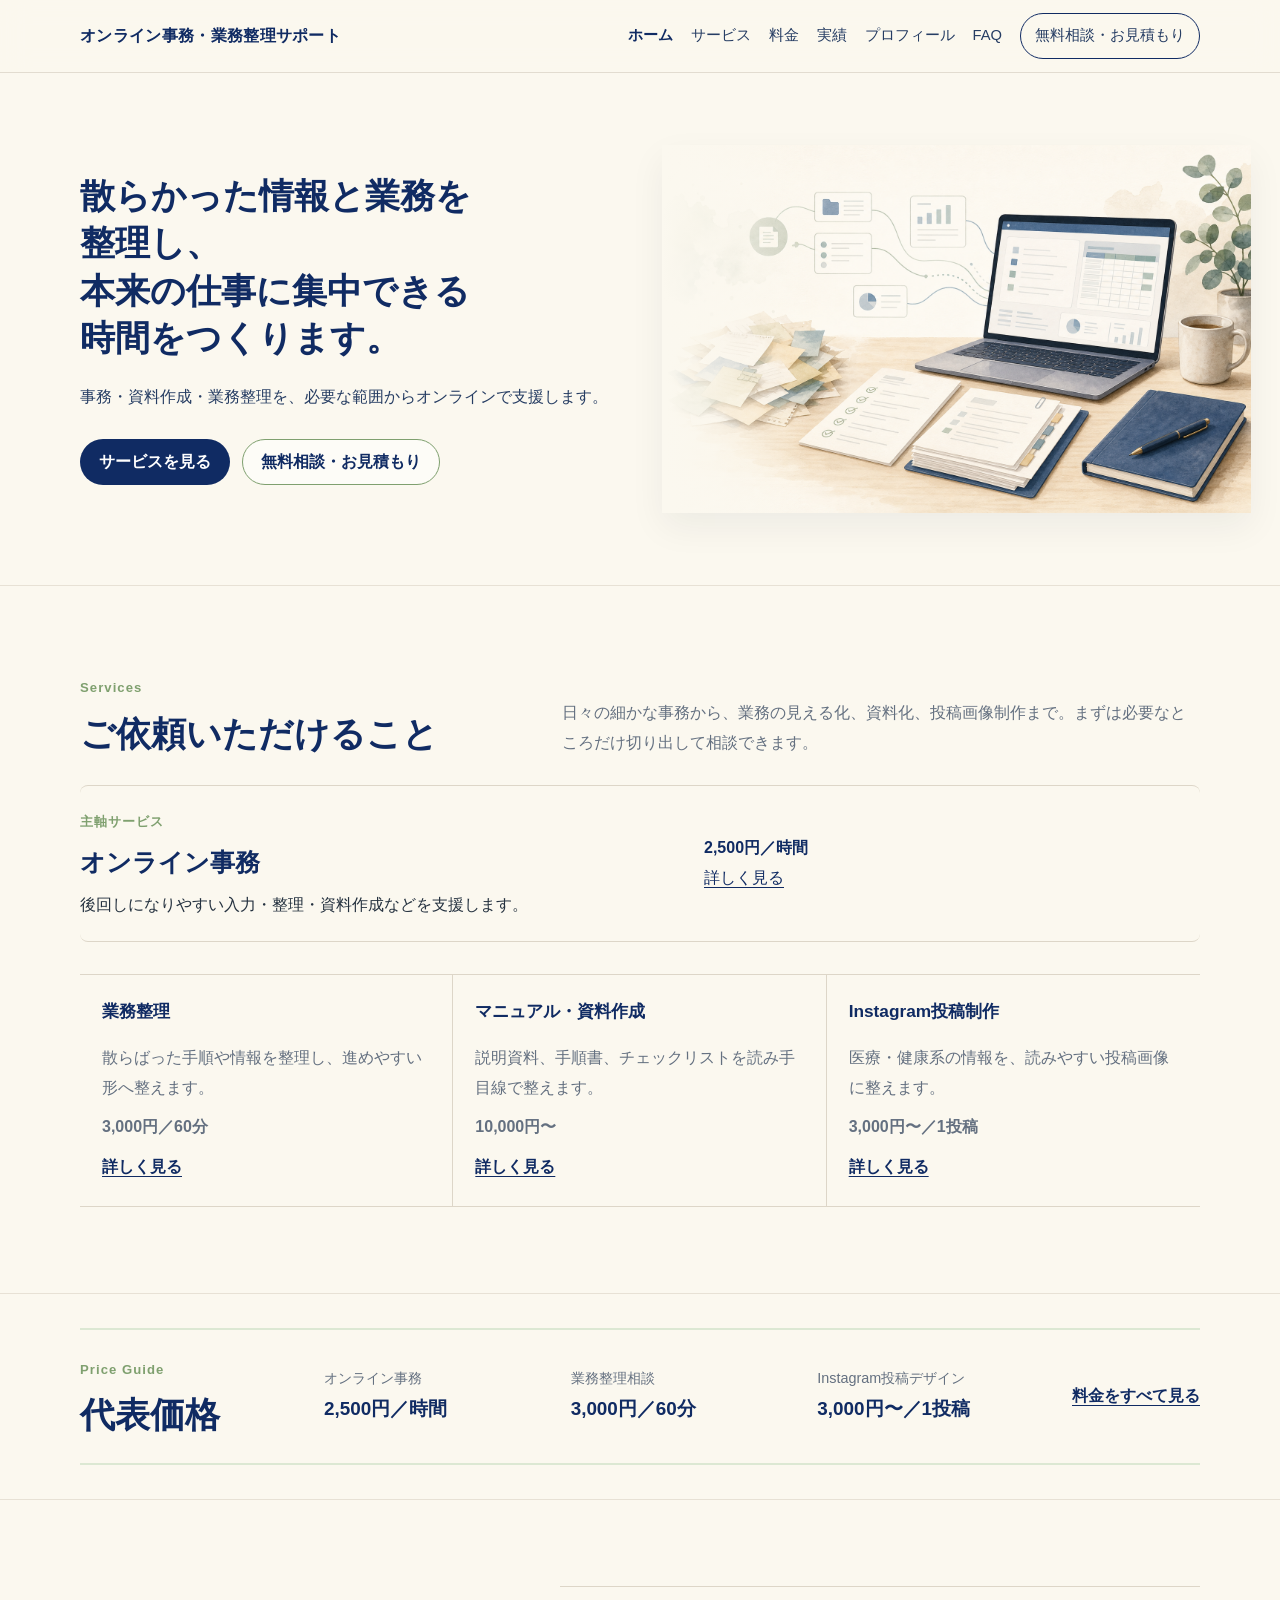
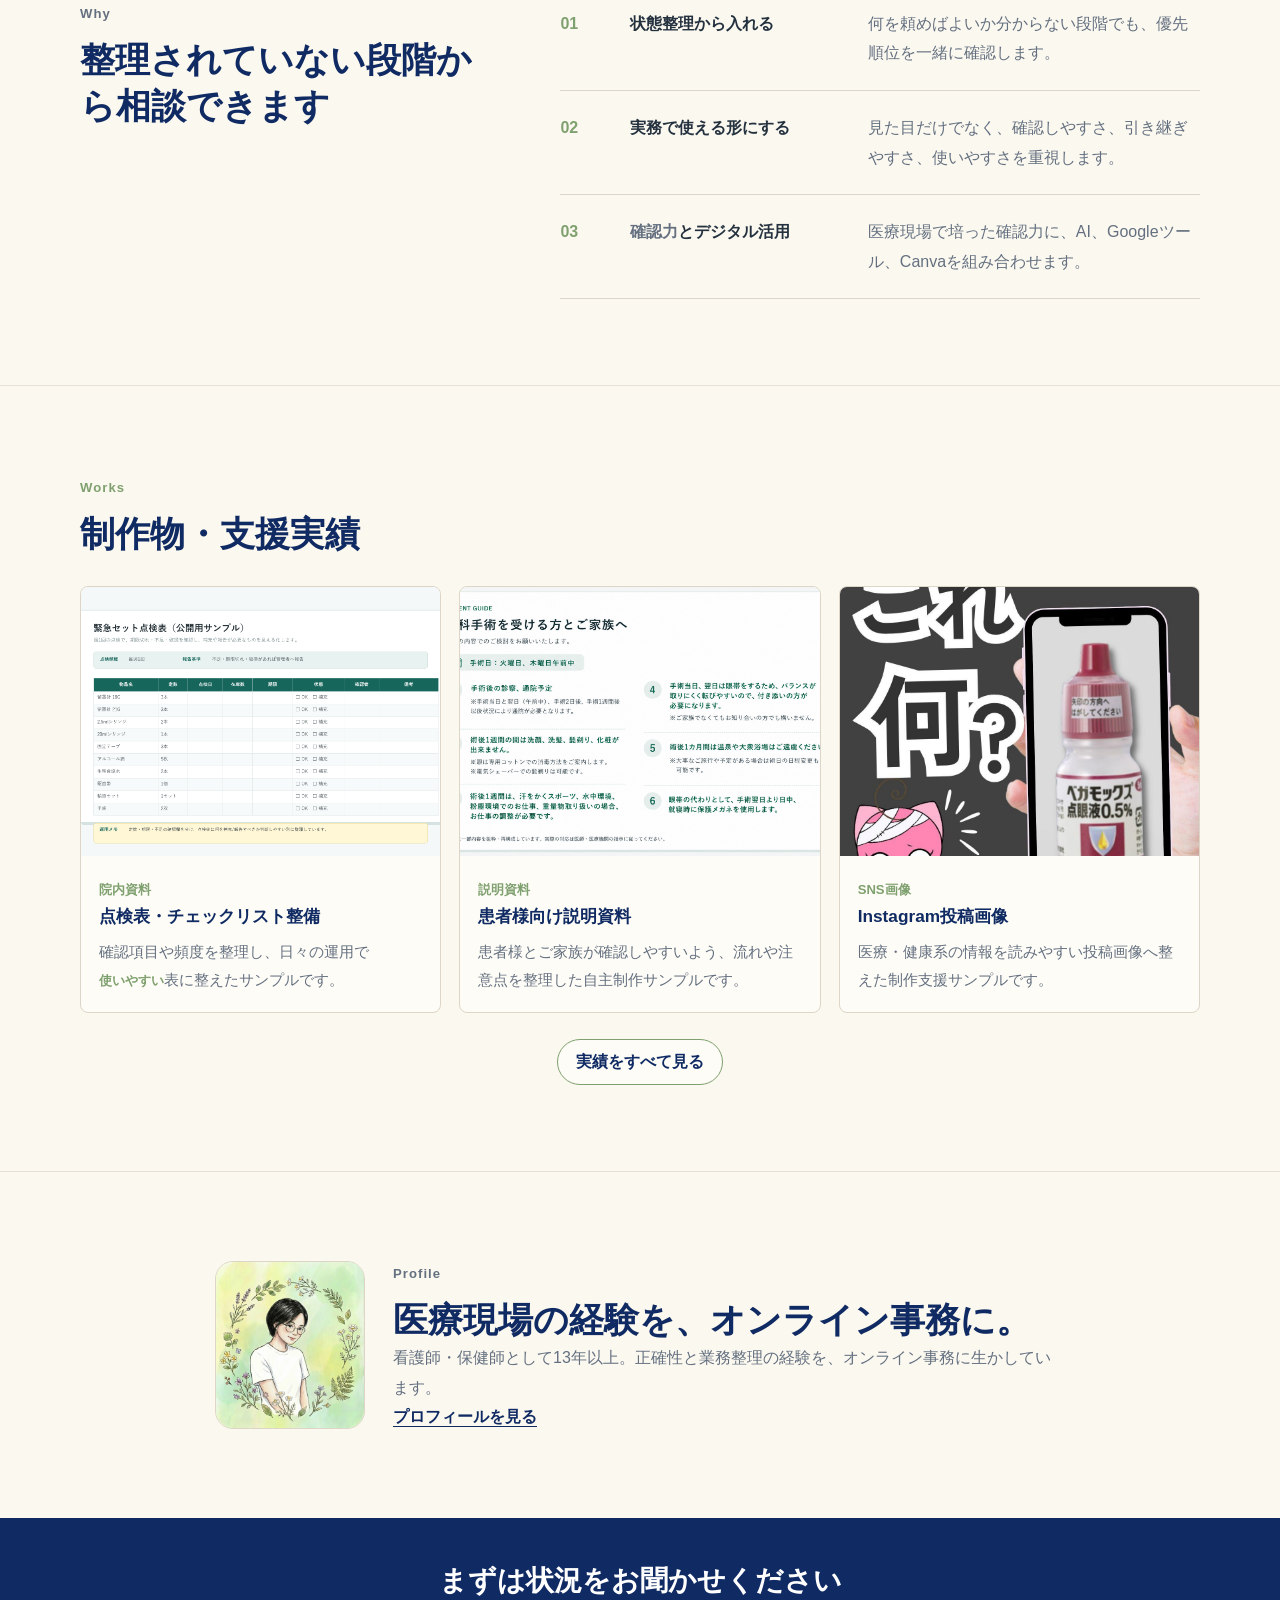
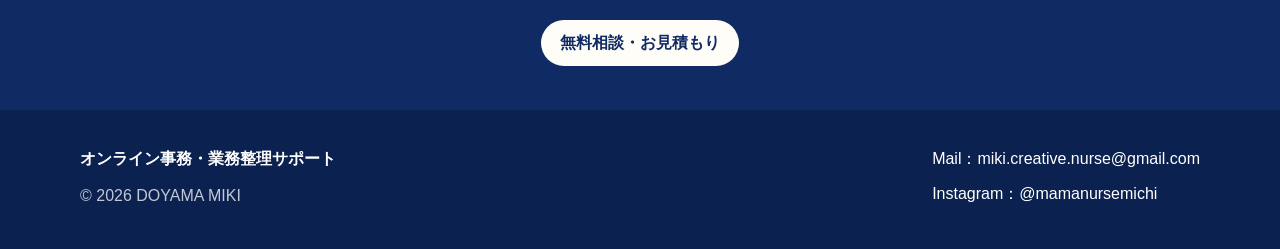
==== index.html @ d78ced52 "Fix final heading line breaks" ====
<!doctype html>
<html lang="ja">
<head>
  <meta charset="utf-8">
  <meta name="viewport" content="width=device-width, initial-scale=1">
  <title>オンライン事務・業務整理サポート｜個人事業主・小規模事業者向け</title>
  <meta name="description" content="オンライン事務、業務整理、マニュアル・資料作成、Instagram投稿制作をオンラインで支援。散らかった情報と業務を、実際に使いやすい形へ整えます。">
  <link rel="canonical" href="https://mikicreativenurse.github.io/">
  <link rel="stylesheet" href="assets/css/style.css">
</head>
<body data-page="home">
  <a class="skip-link" href="#main">本文へ移動</a>
  <header class="site-header">
    <div class="container header-inner">
      <a class="brand" href="index.html" aria-label="オンライン事務・業務整理サポート ホームへ">オンライン事務・<span>業務整理サポート</span></a>
      <button class="menu-toggle" type="button" aria-controls="site-nav" aria-expanded="false">メニュー</button>
      <nav class="site-nav" id="site-nav" aria-label="主要ナビゲーション">
        <a href="index.html" aria-current="page">ホーム</a>
        <a href="services.html">サービス</a>
        <a href="pricing.html">料金</a>
        <a href="works.html">実績</a>
        <a href="about.html">プロフィール</a>
        <a href="faq.html">FAQ</a>
        <a class="nav-cta form-link" href="#contact">無料相談・お見積もり</a>
      </nav>
    </div>
  </header>

  <main id="main">
    <section class="hero section-tight">
      <div class="container hero-layout">
        <div class="hero-copy">
          <h1><span>散らかった情報と業務を</span><span>整理し、</span><span>本来の仕事に集中できる</span><span>時間をつくります。</span></h1>
          <p>事務・資料作成・業務整理を、<span class="no-break">必要な範囲から</span>オンラインで支援します。</p>
          <div class="button-row">
            <a class="button primary" href="services.html">サービスを見る</a>
            <a class="button secondary form-link" href="#contact">無料相談・お見積もり</a>
          </div>
        </div>
        <figure class="hero-visual">
          <img src="assets/images/hero-workflow-ai.png" alt="未整理のメモや資料をオンラインで整理し、文書やチェックリストに整えるイメージ" width="1792" height="1024">
        </figure>
      </div>
    </section>

    <section class="section" aria-labelledby="services-title">
      <div class="container split-heading">
        <div>
          <p class="section-label">Services</p>
          <h2 id="services-title">ご依頼いただけること</h2>
        </div>
        <p>日々の細かな事務から、業務の見える化、資料化、投稿画像制作まで。まずは必要なところだけ切り出して相談できます。</p>
      </div>
      <div class="container service-overview">
        <article class="service-feature">
          <div>
            <span class="service-kicker">主軸サービス</span>
            <h3>オンライン事務</h3>
            <p>後回しになりやすい入力・整理・資料作成などを支援します。</p>
          </div>
          <div class="service-feature-action">
            <p class="price-line">2,500円／時間</p>
            <a href="services.html#admin">詳しく見る</a>
          </div>
        </article>
        <div class="service-list">
          <article>
            <h3>業務整理</h3>
            <p>散らばった手順や情報を整理し、進めやすい形へ整えます。</p>
            <p class="price-line">3,000円／60分</p>
            <a href="services.html#workflow">詳しく見る</a>
          </article>
          <article>
            <h3><span class="no-break">マニュアル・資料作成</span></h3>
            <p>説明資料、手順書、チェックリストを読み手目線で整えます。</p>
            <p class="price-line">10,000円〜</p>
            <a href="services.html#documents">詳しく見る</a>
          </article>
          <article>
            <h3>Instagram投稿制作</h3>
            <p>医療・健康系の情報を、読みやすい投稿画像に整えます。</p>
            <p class="price-line">3,000円〜／1投稿</p>
            <a href="services.html#instagram">詳しく見る</a>
          </article>
        </div>
      </div>
    </section>

    <section class="section compact-section" aria-labelledby="price-title">
      <div class="container price-strip">
        <div>
          <p class="section-label">Price Guide</p>
          <h2 id="price-title">代表価格</h2>
        </div>
        <dl>
          <div><dt>オンライン事務</dt><dd>2,500円／時間</dd></div>
          <div><dt>業務整理相談</dt><dd>3,000円／60分</dd></div>
          <div><dt>Instagram投稿デザイン</dt><dd>3,000円〜／1投稿</dd></div>
        </dl>
        <a class="text-link" href="pricing.html">料金をすべて見る</a>
      </div>
    </section>

    <section class="section" aria-labelledby="reason-title">
      <div class="container reason-layout">
        <div>
          <p class="section-label">Why</p>
          <h2 id="reason-title">整理されていない<span class="no-break">段階</span>から相談できます</h2>
        </div>
        <ol class="reason-list">
          <li><strong>状態整理から入れる</strong><span>何を頼めばよいか分からない<span class="no-break">段階</span>でも、優先順位を一緒に確認します。</span></li>
          <li><strong>実務で使える形にする</strong><span>見た目だけでなく、確認しやすさ、引き継ぎやすさ、<span class="no-break">使いやすさ</span>を重視します。</span></li>
          <li><strong><span class="no-break">確認力</span>とデジタル活用</strong><span>医療現場で培った<span class="no-break">確認力</span>に、AI、Googleツール、Canvaを組み合わせます。</span></li>
        </ol>
      </div>
    </section>

    <section class="section" aria-labelledby="works-title">
      <div class="container split-heading">
        <div>
          <p class="section-label">Works</p>
          <h2 id="works-title">制作物・支援実績</h2>
        </div>
      </div>
      <div class="container works-preview">
        <article class="work-card">
          <img src="assets/portfolio/real/04-clinic-checklist-clean.png" alt="点検表とチェックリスト整備のサンプル画像" loading="lazy">
          <div><span>院内資料</span><h3>点検表・チェックリスト整備</h3><p>確認項目や頻度を整理し、日々の運用で<span class="no-break">使いやすい</span>表に整えたサンプルです。</p></div>
        </article>
        <article class="work-card">
          <img src="assets/portfolio/real/01-surgery-guide-full.png" alt="患者様向け説明資料のサンプル画像" loading="lazy">
          <div><span>説明資料</span><h3>患者様向け説明資料</h3><p>患者様とご家族が確認しやすいよう、流れや注意点を整理した自主制作サンプルです。</p></div>
        </article>
        <article class="work-card">
          <img src="assets/portfolio/real/05-instagram-1.jpg" alt="医療機関向けInstagram投稿画像作成サポートのサンプル画像" loading="lazy">
          <div><span>SNS画像</span><h3>Instagram投稿画像</h3><p>医療・健康系の情報を読みやすい投稿画像へ整えた制作支援サンプルです。</p></div>
        </article>
      </div>
      <div class="container center-link"><a class="button secondary" href="works.html">実績をすべて見る</a></div>
    </section>

    <section class="section about-teaser" aria-labelledby="about-title">
      <div class="container about-mini">
        <img src="assets/images/profile-miki.jpeg" alt="プロフィールイラスト" loading="lazy">
        <div>
          <p class="section-label">Profile</p>
          <h2 id="about-title">医療現場の経験を、<span class="no-break">オンライン事務に。</span></h2>
          <p>看護師・保健師として13年以上。正確性と業務整理の経験を、オンライン事務に生かしています。</p>
          <a class="text-link" href="about.html">プロフィールを見る</a>
        </div>
      </div>
    </section>

    <section class="final-cta" id="contact" aria-labelledby="contact-title">
      <div class="container cta-panel">
        <div>
          <h2 id="contact-title">まずは状況をお聞かせください</h2>
        </div>
        <a class="button light form-link" href="#contact">無料相談・お見積もり</a>
      </div>
    </section>
  </main>

  <footer class="site-footer">
    <div class="container footer-grid">
      <div><strong>オンライン事務・業務整理サポート</strong><p>© 2026 DOYAMA MIKI</p></div>
      <div><a href="mailto:miki.creative.nurse@gmail.com">Mail：miki.creative.nurse@gmail.com</a><a href="https://www.instagram.com/mamanursemichi" target="_blank" rel="noopener">Instagram：@mamanursemichi</a></div>
    </div>
  </footer>
  <script src="assets/js/main.js"></script>
</body>
</html>
---- assets/css/style.css ----
:root {
  --ivory: #fbf8ef;
  --paper: #fffdf8;
  --navy: #102b63;
  --navy-soft: #263d63;
  --text: #24313f;
  --muted: #647080;
  --sage: #7fa06f;
  --sage-soft: #dce8d3;
  --line: #ddd6c8;
  --shadow: 0 18px 45px rgba(21, 35, 52, .10);
  --radius: 8px;
  --serif: "Yu Mincho", "Hiragino Mincho ProN", "Noto Serif JP", serif;
  --sans: "Yu Gothic", "Yu Gothic UI", "Hiragino Kaku Gothic ProN", Meiryo, sans-serif;
}
* { box-sizing: border-box; }
html { scroll-behavior: smooth; }
body {
  margin: 0;
  font-family: var(--sans);
  color: var(--text);
  background: var(--ivory);
  font-size: 16px;
  line-height: 1.85;
  overflow-x: hidden;
}
a { color: var(--navy); text-decoration-thickness: 1px; text-underline-offset: 4px; }
a:hover { color: #315a91; }
img { max-width: 100%; display: block; height: auto; }
ul, ol { margin: 0; padding-left: 1.25em; }
li + li { margin-top: .35rem; }
h1, h2 { font-family: var(--serif); color: var(--navy); line-height: 1.35; margin: 0; font-weight: 700; letter-spacing: 0; line-break: strict; overflow-wrap: anywhere; }
h1 { font-size: clamp(2rem, 3vw, 2.7rem); letter-spacing: 0; }
h1 span { display: inline-block; }
.hero-copy h1 { font-size: clamp(1.92rem, 2.75vw, 2.55rem); }
.hero-copy h1 > span { display: block; }
.hero-line-a span { display: inline; }
.no-break { white-space: nowrap; }
h2 { font-size: clamp(1.65rem, 2.7vw, 2.75rem); }
.manual-heading span { display: block; }
h3 { margin: 0 0 .55rem; color: var(--navy); font-size: 1.08rem; line-height: 1.45; }
p { margin: 0; }
p + p { margin-top: 1rem; }
button, input, textarea { font: inherit; }
.container { width: min(1120px, calc(100% - 48px)); margin: 0 auto; }
.narrow { width: min(820px, calc(100% - 48px)); }
.section { padding: clamp(52px, 7vw, 86px) 0; border-top: 1px solid rgba(221,214,200,.65); }
.section-tight { padding: clamp(42px, 6vw, 72px) 0 clamp(44px, 6vw, 72px); }
.compact-section { padding: 34px 0; }
.section-label, .lead-label, .service-kicker {
  display: inline-block;
  color: var(--sage);
  font-weight: 700;
  letter-spacing: .08em;
  font-size: .82rem;
  margin-bottom: .65rem;
}
.skip-link { position: absolute; left: 16px; top: -80px; background: var(--navy); color: #fff; padding: 10px 14px; z-index: 100; }
.skip-link:focus { top: 16px; }
.site-header {
  position: sticky;
  top: 0;
  z-index: 50;
  background: rgba(251,248,239,.94);
  backdrop-filter: blur(14px);
  border-bottom: 1px solid rgba(221,214,200,.8);
}
.header-inner { min-height: 72px; display: flex; align-items: center; justify-content: space-between; gap: 20px; }
.brand { font-weight: 700; color: var(--navy); text-decoration: none; font-size: 1rem; letter-spacing: .02em; white-space: nowrap; }
.site-nav { display: flex; align-items: center; gap: 18px; font-size: .92rem; }
.site-nav a { text-decoration: none; color: var(--navy-soft); }
.site-nav a[aria-current="page"] { color: var(--navy); font-weight: 700; }
.nav-cta { border: 1px solid var(--navy); padding: 8px 14px; border-radius: 999px; }
.menu-toggle { display: none; border: 1px solid var(--line); background: var(--paper); color: var(--navy); border-radius: 999px; padding: 8px 14px; min-height: 44px; }
.button { display: inline-flex; align-items: center; justify-content: center; min-height: 46px; padding: 10px 18px; border-radius: 999px; font-weight: 700; text-decoration: none; border: 1px solid transparent; line-height: 1.4; }
.button.primary { background: var(--navy); color: #fff; }
.button.secondary { border-color: var(--sage); background: rgba(255,255,255,.45); color: var(--navy); }
.button.light { background: var(--paper); color: var(--navy); }
.button-row { display: flex; gap: 12px; flex-wrap: wrap; margin-top: 28px; }
.text-link { font-weight: 700; }
.hero-layout { display: grid; grid-template-columns: minmax(0, 1fr) minmax(420px, .98fr); align-items: center; gap: clamp(18px, 3vw, 34px); }
.hero-copy p:not(.lead-label) { color: var(--navy-soft); font-size: 1.03rem; margin-top: 18px; max-width: 650px; }
.hero-visual { margin: 0 -2.5vw 0 0; position: relative; }
.hero-visual::before { content: ""; position: absolute; inset: 0 auto 0 0; width: 28%; background: linear-gradient(90deg, var(--ivory) 0%, rgba(251,248,239,.74) 38%, rgba(251,248,239,0) 100%); z-index: 1; pointer-events: none; }
.hero-visual img { border-radius: 0; box-shadow: 0 14px 34px rgba(21,35,52,.06); border: 0; aspect-ratio: 16 / 10; object-fit: cover; width: min(680px, 46vw); max-width: none; }
.split-heading { display: grid; grid-template-columns: minmax(220px, .7fr) minmax(0, 1fr); gap: 36px; align-items: end; margin-bottom: 28px; }
.split-heading > p { color: var(--muted); max-width: 680px; }
.service-overview { display: grid; gap: 32px; align-items: stretch; }
.service-feature, .service-list article, .work-card, .price-table-wrap, .work-entry, .faq-item {
  background: rgba(255,253,248,.82);
  border: 1px solid var(--line);
  border-radius: var(--radius);
}
.service-feature { padding: 20px 0 22px; min-height: 0; display: grid; grid-template-columns: minmax(0, 600px) minmax(140px, max-content); gap: 24px; align-items: center; justify-content: start; border-left: 0; border-right: 0; background: transparent; }
.service-feature h3 { font-size: 1.55rem; font-family: var(--serif); }
.service-feature-action { text-align: left; min-width: 140px; }
.service-list { display: grid; grid-template-columns: repeat(3, minmax(0, 1fr)); gap: 0; border-top: 1px solid var(--line); border-bottom: 1px solid var(--line); }
.service-list article { padding: 24px 22px; display: grid; grid-template-rows: auto 1fr auto auto; gap: 10px; align-items: start; border: 0; border-right: 1px solid var(--line); background: transparent; border-radius: 0; min-height: 100%; }
.service-list article:last-child { border-right: 0; }
.service-list article p { margin: 0; color: var(--muted); grid-column: 1 / -1; }
.service-list article a { grid-column: 1 / -1; font-weight: 700; }
.price-line { color: var(--navy); font-weight: 700; }
.price-strip { display: grid; grid-template-columns: 220px 1fr auto; gap: 24px; align-items: center; border-top: 2px solid var(--sage-soft); border-bottom: 2px solid var(--sage-soft); padding: 24px 0; }
.price-strip dl { margin: 0; display: grid; grid-template-columns: repeat(3, 1fr); gap: 16px; }
.price-strip dt { color: var(--muted); font-size: .9rem; }
.price-strip dd { margin: 0; color: var(--navy); font-size: 1.18rem; font-weight: 700; }
.reason-layout { display: grid; grid-template-columns: minmax(260px, .8fr) minmax(0, 1.2fr); gap: 54px; align-items: start; }
.reason-layout p { color: var(--muted); margin-top: 16px; }
.reason-list { list-style: none; counter-reset: reason; padding: 0; border-top: 1px solid var(--line); }
.reason-list li { counter-increment: reason; display: grid; grid-template-columns: 54px minmax(0, .8fr) minmax(0, 1.2fr); gap: 16px; padding: 22px 0; border-bottom: 1px solid var(--line); margin: 0; }
.reason-list li::before { content: "0" counter(reason); color: var(--sage); font-weight: 700; }
.reason-list strong { line-break: strict; }
.reason-list span { color: var(--muted); }
.works-preview { display: grid; grid-template-columns: repeat(3, 1fr); gap: 18px; }
.work-card { overflow: hidden; }
.work-card img { width: 100%; aspect-ratio: 4 / 3; object-fit: cover; background: #fff; }
.work-card div { padding: 18px; }
.work-card span { color: var(--sage); font-size: .82rem; font-weight: 700; }
.work-card p { color: var(--muted); font-size: .95rem; }
.center-link { text-align: center; margin-top: 26px; }
.about-mini { display: grid; grid-template-columns: 150px minmax(0, 1fr); gap: 28px; align-items: center; max-width: 850px; }
.about-mini img { border-radius: 18px; aspect-ratio: 1 / 1.12; object-fit: cover; object-position: center 34%; border: 1px solid var(--line); }
.about-mini p { color: var(--muted); }
.final-cta { padding: 44px 0; background: var(--navy); color: #fff; }
.cta-panel { display: grid; grid-template-columns: 1fr; gap: 20px; align-items: center; justify-items: center; text-align: center; }
.final-cta h2 { color: #fff; font-size: clamp(1.5rem, 2.2vw, 1.75rem); }
.final-cta p { margin-top: 12px; color: rgba(255,255,255,.82); }
.site-footer { padding: 34px 0; background: #0b214f; color: #fff; }
.footer-grid { display: grid; grid-template-columns: 1fr auto; gap: 24px; align-items: start; }
.site-footer p { color: rgba(255,255,255,.75); margin-top: 8px; }
.site-footer a { display: block; color: #fff; text-decoration: none; margin-bottom: 6px; }
.page-hero { padding: clamp(64px, 6vw, 80px) 0 clamp(30px, 4vw, 52px); }
.page-hero p { color: var(--navy-soft); margin-top: 16px; }
.detail-row { display: grid; grid-template-columns: minmax(250px, .72fr) minmax(0, 1.28fr); gap: 48px; align-items: start; }
.detail-body { border-top: 1px solid var(--line); padding-top: 8px; }
.detail-body h3 { margin-top: 32px; padding-top: 16px; border-top: 1px solid var(--line); }
.detail-body h3:first-child { margin-top: 0; padding-top: 0; border-top: 0; }
.inline-actions { display: flex; flex-wrap: wrap; gap: 14px; align-items: center; margin-top: 22px; }
.pricing-layout { display: grid; grid-template-columns: minmax(250px, .7fr) minmax(0, 1.3fr); gap: 38px; align-items: start; }
.price-table-wrap { overflow: hidden; }
.price-table { width: 100%; border-collapse: collapse; }
.price-table th, .price-table td { text-align: left; padding: 16px 18px; border-bottom: 1px solid var(--line); vertical-align: top; }
.price-table th { color: var(--navy); font-weight: 700; width: 48%; }
.price-table td { color: var(--text); font-weight: 700; }
.price-table tr:last-child th, .price-table tr:last-child td { border-bottom: 0; }
.note-block { margin-top: 22px; border-left: 3px solid var(--sage); padding: 2px 0 2px 18px; color: var(--muted); font-size: .95rem; }
.note-block h3 { margin: 0 0 .3rem; font-size: 1rem; }
.note-block h3 + p { margin-top: 0; }
.note-block h3:not(:first-child) { margin-top: 20px; }
.example-list { margin-top: 26px; }
.monitor-note { margin-top: 22px; border-left: 3px solid var(--sage); padding: 2px 0 2px 18px; color: var(--muted); font-size: .94rem; }
.monitor-note h3 { margin: 0 0 .3rem; font-size: 1rem; }
.monitor-note h3:not(:first-child) { margin-top: 1rem; }
.pack-note { margin-top: 24px; border-left: 3px solid var(--sage); padding: 2px 0 2px 18px; color: var(--muted); font-size: .94rem; }
.pack-note h3 { margin: 0 0 .3rem; font-size: 1rem; }
.price-notice-section { padding: 32px 0; }
.price-notice { border-left: 3px solid var(--sage); padding-left: 18px; color: var(--navy-soft); }
.example-list > div { display: grid; grid-template-columns: repeat(3, 1fr); gap: 18px; margin-top: 12px; }
.example-list article { border-top: 2px solid var(--sage-soft); padding-top: 14px; }
.works-grid { display: grid; grid-template-columns: repeat(2, minmax(0, 1fr)); gap: 24px; align-items: start; }
.work-entry { overflow: hidden; display: grid; grid-template-rows: auto 1fr; }
.work-entry.wide { grid-column: 1 / -1; grid-template-columns: minmax(320px, .9fr) minmax(0, 1.1fr); grid-template-rows: auto; }
.work-entry > img { width: 100%; max-height: 560px; object-fit: contain; background: #fff; padding: 10px; border-bottom: 1px solid var(--line); }
.work-entry.wide > img { border-bottom: 0; border-right: 1px solid var(--line); }
.work-entry.instagram-entry > .insta-strip { border-bottom: 1px solid var(--line); }
.work-entry > div:not(.insta-strip) { padding: 24px; }
.work-entry p { color: var(--muted); }
.work-entry .work-type { display: inline-block; margin: 4px 0 14px; padding: 3px 9px; border-left: 2px solid var(--sage); color: var(--sage); font-size: .82rem; font-weight: 700; }
.work-entry a { display: inline-block; margin-top: 18px; font-weight: 700; }
.insta-strip { display: flex; gap: 0; padding: 18px; background: var(--paper); align-items: center; justify-content: center; }
.insta-strip img { width: 34%; aspect-ratio: 1 / 1; object-fit: cover; border: 1px solid var(--line); box-shadow: var(--shadow); }
.insta-strip img:nth-child(2) { transform: translateY(-10px); margin-left: -18px; z-index: 2; }
.insta-strip img:nth-child(3) { transform: translateY(12px); margin-left: -18px; }
.about-layout { display: grid; grid-template-columns: minmax(0, 65%) minmax(220px, 35%); gap: 26px; align-items: start; }
.about-layout img { border-radius: 22px; border: 1px solid var(--line); box-shadow: var(--shadow); aspect-ratio: 1 / 1.12; object-fit: cover; object-position: center 34%; }
.profile-role { font-weight: 700; color: var(--navy); }
.text-columns, .tool-layout { display: grid; grid-template-columns: minmax(240px, .7fr) minmax(0, 1.3fr); gap: 42px; align-items: start; }
.text-columns p { color: var(--muted); }
.tool-inline { padding-top: 16px; border-top: 1px solid var(--line); font-size: .95rem; }
.tool-list { list-style: none; padding: 0; display: grid; grid-template-columns: repeat(3, 1fr); gap: 12px; }
.tool-list li { margin: 0; padding: 13px 14px; border-top: 1px solid var(--line); color: var(--navy); font-weight: 700; }
.faq-list { max-width: 880px; }
.faq-item { margin-bottom: 12px; overflow: hidden; }
.faq-item h2 { font-family: var(--sans); font-size: 1rem; }
.faq-item button { width: 100%; min-height: 58px; text-align: left; border: 0; background: transparent; color: var(--navy); font-weight: 700; padding: 16px 54px 16px 18px; position: relative; cursor: pointer; }
.faq-item button::after { content: "+"; position: absolute; right: 20px; top: 50%; transform: translateY(-50%); color: var(--sage); font-size: 1.4rem; }
.faq-item button[aria-expanded="true"]::after { content: "−"; }
.faq-panel { display: none; padding: 0 18px 18px; color: var(--muted); }
.faq-item.is-open .faq-panel { display: block; }
:focus-visible { outline: 3px solid rgba(127,160,111,.65); outline-offset: 3px; }
@media (max-width: 980px) {
  .site-nav { position: fixed; inset: 72px 16px auto 16px; display: none; flex-direction: column; align-items: stretch; gap: 0; background: var(--paper); border: 1px solid var(--line); border-radius: 16px; box-shadow: var(--shadow); padding: 12px; }
  .site-nav.is-open { display: flex; }
  .site-nav a { padding: 12px; border-bottom: 1px solid rgba(221,214,200,.65); }
  .site-nav a:last-child { border-bottom: 0; }
  .nav-cta { border-radius: 8px; text-align: center; margin-top: 8px; }
  .menu-toggle { display: inline-flex; align-items: center; justify-content: center; }
  .hero-layout, .service-overview, .reason-layout, .detail-row, .pricing-layout, .text-columns, .tool-layout { grid-template-columns: 1fr; }
  .hero-layout { gap: 28px; }
  .hero-visual { margin-right: 0; }
  .hero-visual::before { display: none; }
  .hero-visual img { width: 100%; max-width: 100%; }
  .split-heading, .price-strip, .cta-panel, .footer-grid, .about-layout { grid-template-columns: 1fr; }
  .service-feature { grid-template-columns: 1fr; gap: 12px; }
  .service-list { grid-template-columns: repeat(2, minmax(0, 1fr)); }
  .price-strip dl, .works-preview, .example-list > div { grid-template-columns: 1fr; }
  .service-list article { border-bottom: 1px solid var(--line); }
  .service-list article:nth-child(2) { border-right: 0; }
  .service-list article:nth-child(3) { grid-column: 1 / -1; border-right: 0; }
  .service-list article:last-child { border-bottom: 0; }
  .work-entry.wide { grid-template-columns: 1fr; }
  .work-entry.wide > img, .work-entry.instagram-entry > .insta-strip { border-right: 0; border-bottom: 1px solid var(--line); }
  .tool-list { grid-template-columns: repeat(2, 1fr); }
}
@media (max-width: 1280px) {
  .hero-visual { margin-right: 0; }
}
@media (max-width: 640px) {
  body { font-size: 16px; line-height: 1.78; }
  .container, .narrow { width: min(100% - 34px, 1120px); }
  .header-inner { min-height: 64px; }
  .brand { font-size: .92rem; max-width: 220px; white-space: normal; line-height: 1.35; }
  .brand span { display: block; }
  .site-nav { inset: 64px 12px auto 12px; }
  .page-hero { padding: 44px 0 34px; }
  .section { padding: 46px 0; }
  .section-tight { padding-top: 28px; }
  h1 { font-size: clamp(1.48rem, 6.3vw, 1.85rem); }
  h1 span { display: block; }
  .hero-line-a span { display: block; }
  .hero-copy h1 span:last-child { display: inline-block; white-space: nowrap; }
  h2 { font-size: clamp(1.45rem, 7vw, 2rem); }
  .hero-copy p:not(.lead-label) { font-size: 1rem; }
  .hero-visual img { aspect-ratio: 16 / 10; max-height: 260px; }
  .button-row, .inline-actions { flex-direction: column; align-items: stretch; }
  .button { width: 100%; }
  .service-list article { grid-template-columns: 1fr; padding: 22px 0; }
  .service-list { grid-template-columns: 1fr; }
  .service-list article, .service-list article:nth-child(3) { grid-column: auto; border-right: 0; }
  .service-feature { grid-template-columns: 1fr; gap: 12px; }
  .service-feature-action { text-align: left; min-width: 0; }
  .service-feature, .work-entry > div:not(.insta-strip) { padding: 18px; }
  .note-block { padding: 2px 0 2px 16px; }
  .reason-list li { grid-template-columns: 42px 1fr; }
  .reason-list span { grid-column: 2; }
  .about-mini { grid-template-columns: 1fr; }
  .about-mini img { width: 150px; }
  .work-card img { aspect-ratio: 16 / 10; object-fit: contain; background: #fff; max-height: 190px; padding: 8px; }
  .works-grid { grid-template-columns: 1fr; }
  .work-entry > img { max-height: none; }
  .insta-strip { min-height: 260px; }
  .insta-strip { overflow: hidden; }
  .insta-strip img { width: 38%; }
  .tool-list { grid-template-columns: 1fr; }
  .price-table, .price-table tbody, .price-table tr, .price-table th, .price-table td { display: block; width: 100%; }
  .price-table th { padding-bottom: 4px; border-bottom: 0; }
  .price-table td { padding-top: 0; }
  .about-layout img { width: 220px; }
  .final-cta { padding: 36px 0; }
  .final-cta h2 { font-size: 1.5rem; }
}
@media (min-width: 981px) and (max-width: 1180px) {
  .service-list { grid-template-columns: repeat(2, minmax(0, 1fr)); }
  .service-list article:nth-child(2) { border-right: 0; }
  .service-list article:nth-child(3) { border-top: 1px solid var(--line); }
}
body[data-page="pricing"] .example-list { margin-top: 52px; }
body[data-page="about"] .container { width: min(980px, calc(100% - 48px)); }
body[data-page="about"] .page-hero { padding: 56px 0 36px; }
body[data-page="about"] .section { padding: 64px 0; }
body[data-page="about"] .about-layout { align-items: center; gap: 22px; }
body[data-page="about"] .about-layout img { width: min(320px, 100%); justify-self: end; }
body[data-page="about"] h1 { font-size: 2rem; }
body[data-page="about"] h2 { font-size: clamp(1.6rem, 2.5vw, 1.75rem); }
@media (max-width: 980px) {
  body[data-page="about"] .about-layout img { justify-self: start; }
}
@media (max-width: 640px) {
  body[data-page="about"] .container { width: min(100% - 34px, 980px); }
  body[data-page="about"] .page-hero { padding: 44px 0 32px; }
  body[data-page="about"] .section { padding: 48px 0; }
}
@media (prefers-reduced-motion: reduce) {
  *, *::before, *::after { animation-duration: .001ms !important; animation-iteration-count: 1 !important; scroll-behavior: auto !important; transition-duration: .001ms !important; }
}
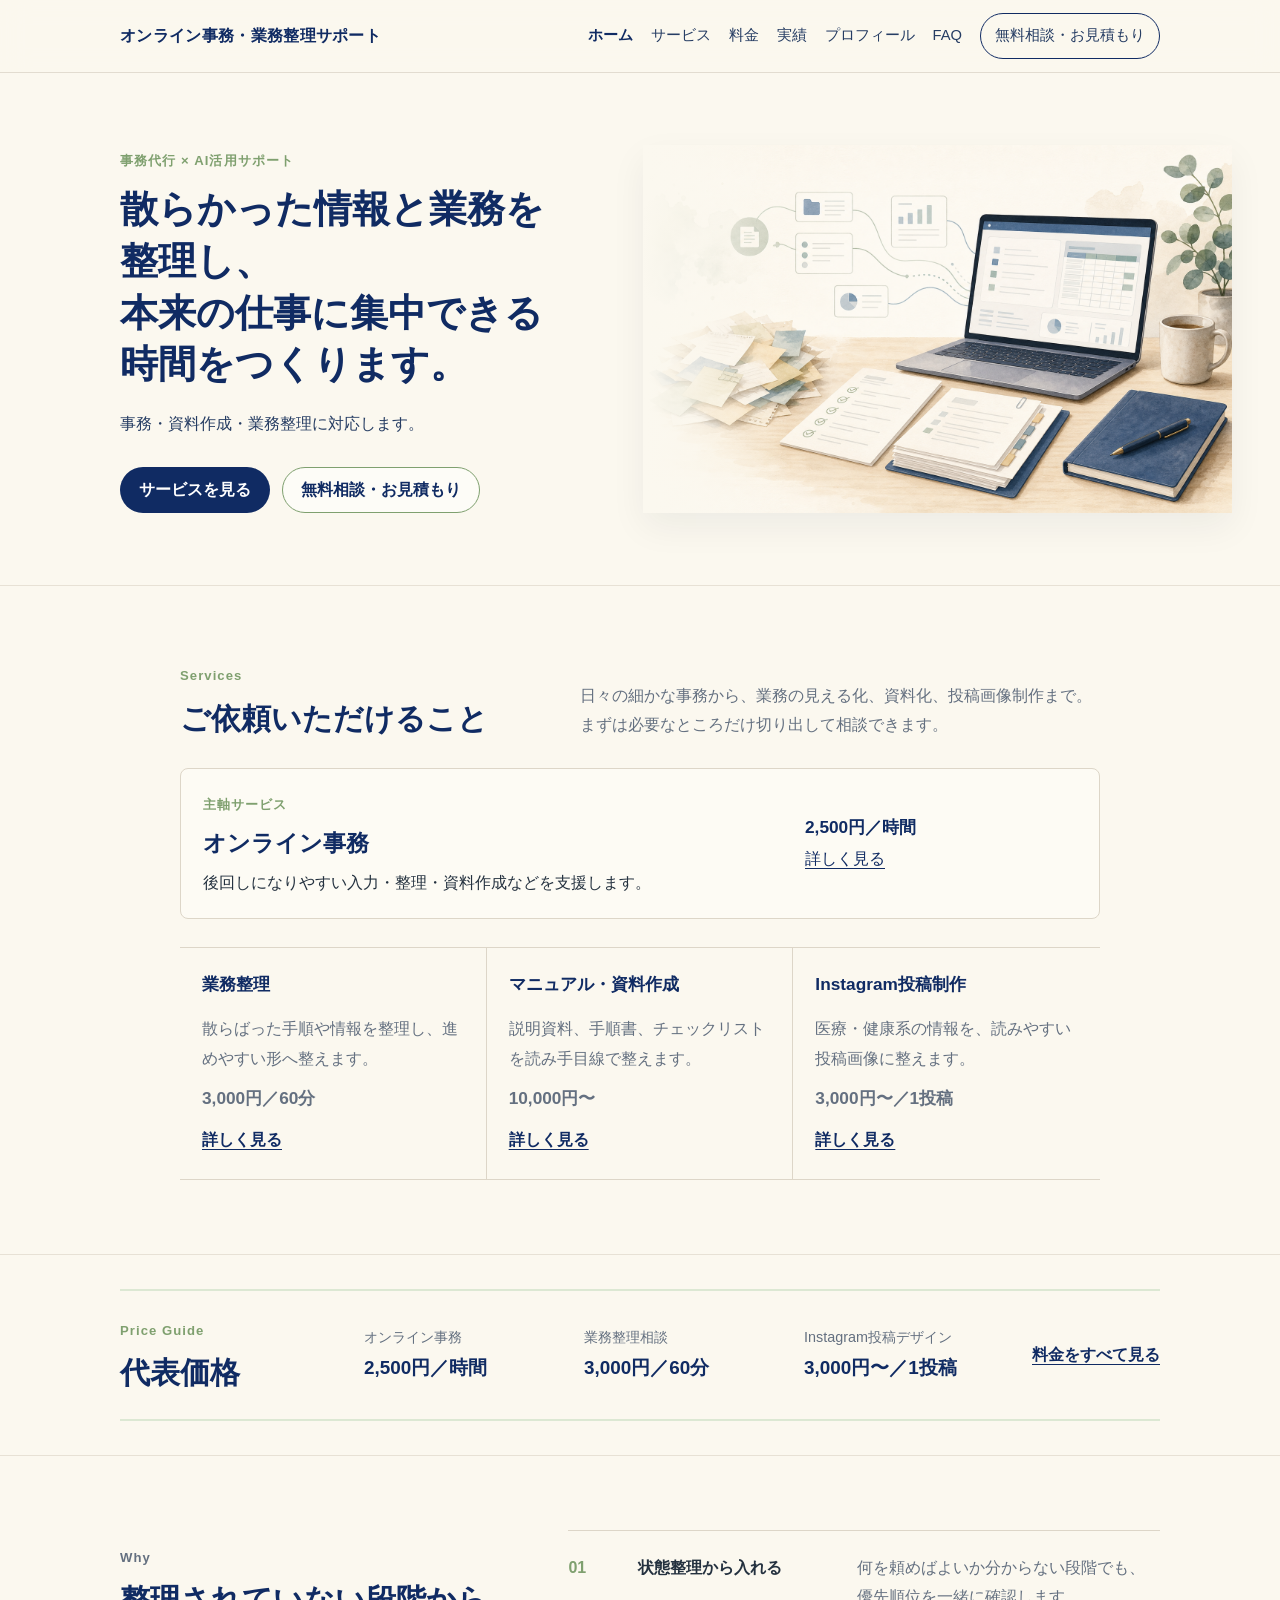
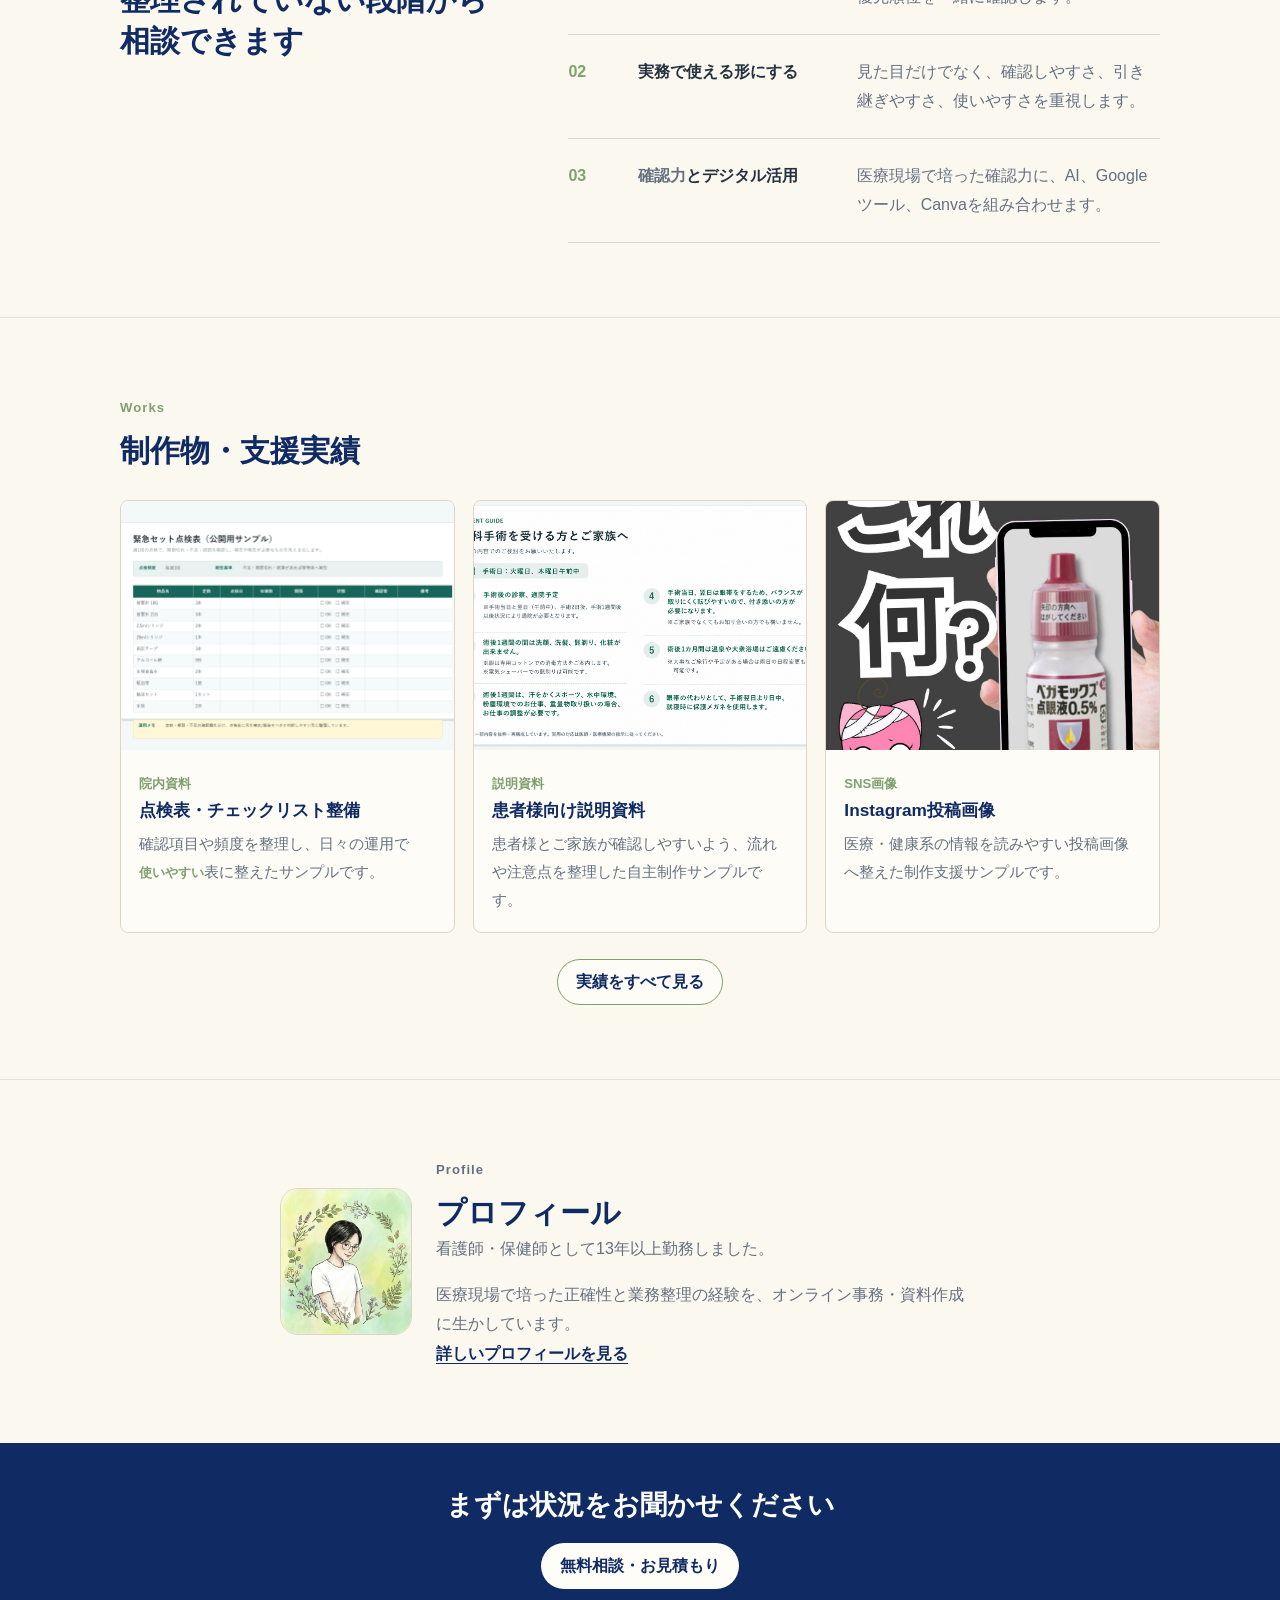
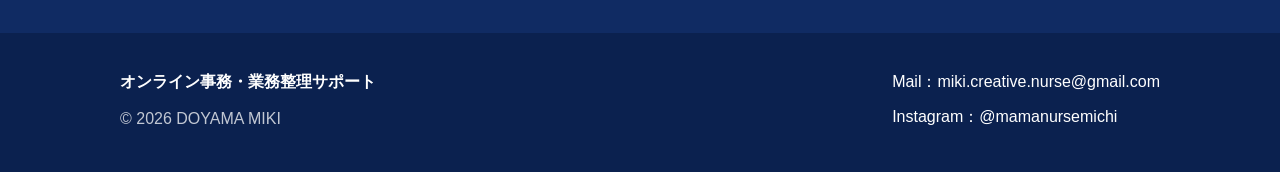
==== commit 46835442: "Refine centered layout and visual hierarchy" ====
--- a/index.html
+++ b/index.html
@@ -30,8 +30,9 @@
     <section class="hero section-tight">
       <div class="container hero-layout">
         <div class="hero-copy">
+          <p class="lead-label">事務代行 × AI活用サポート</p>
           <h1><span>散らかった情報と業務を</span><span>整理し、</span><span>本来の仕事に集中できる</span><span>時間をつくります。</span></h1>
-          <p>事務・資料作成・業務整理を、<span class="no-break">必要な範囲から</span>オンラインで支援します。</p>
+          <p>事務・資料作成・業務整理に対応します。</p>
           <div class="button-row">
             <a class="button primary" href="services.html">サービスを見る</a>
             <a class="button secondary form-link" href="#contact">無料相談・お見積もり</a>
@@ -44,14 +45,14 @@
     </section>
 
     <section class="section" aria-labelledby="services-title">
-      <div class="container split-heading">
+      <div class="container service-container split-heading">
         <div>
           <p class="section-label">Services</p>
           <h2 id="services-title">ご依頼いただけること</h2>
         </div>
         <p>日々の細かな事務から、業務の見える化、資料化、投稿画像制作まで。まずは必要なところだけ切り出して相談できます。</p>
       </div>
-      <div class="container service-overview">
+      <div class="container service-container service-overview">
         <article class="service-feature">
           <div>
             <span class="service-kicker">主軸サービス</span>
@@ -144,9 +145,10 @@
         <img src="assets/images/profile-miki.jpeg" alt="プロフィールイラスト" loading="lazy">
         <div>
           <p class="section-label">Profile</p>
-          <h2 id="about-title">医療現場の経験を、<span class="no-break">オンライン事務に。</span></h2>
-          <p>看護師・保健師として13年以上。正確性と業務整理の経験を、オンライン事務に生かしています。</p>
-          <a class="text-link" href="about.html">プロフィールを見る</a>
+          <h2 id="about-title">プロフィール</h2>
+          <p>看護師・保健師として13年以上勤務しました。</p>
+          <p>医療現場で培った正確性と業務整理の経験を、オンライン事務・資料作成に生かしています。</p>
+          <a class="text-link" href="about.html">詳しいプロフィールを見る</a>
         </div>
       </div>
     </section>
--- a/assets/css/style.css
+++ b/assets/css/style.css
@@ -10,6 +10,10 @@
   --line: #ddd6c8;
   --shadow: 0 18px 45px rgba(21, 35, 52, .10);
   --radius: 8px;
+  --container-wide: 1040px;
+  --container-reading: 920px;
+  --container-profile: 890px;
+  --page-gutter: clamp(20px, 4vw, 48px);
   --serif: "Yu Mincho", "Hiragino Mincho ProN", "Noto Serif JP", serif;
   --sans: "Yu Gothic", "Yu Gothic UI", "Hiragino Kaku Gothic ProN", Meiryo, sans-serif;
 }
@@ -30,21 +34,22 @@
 ul, ol { margin: 0; padding-left: 1.25em; }
 li + li { margin-top: .35rem; }
 h1, h2 { font-family: var(--serif); color: var(--navy); line-height: 1.35; margin: 0; font-weight: 700; letter-spacing: 0; line-break: strict; overflow-wrap: anywhere; }
-h1 { font-size: clamp(2rem, 3vw, 2.7rem); letter-spacing: 0; }
+h1 { font-size: clamp(2.25rem, 3vw, 2.5rem); letter-spacing: 0; }
 h1 span { display: inline-block; }
-.hero-copy h1 { font-size: clamp(1.92rem, 2.75vw, 2.55rem); }
-.hero-copy h1 > span { display: block; }
+.hero-copy h1 { font-size: clamp(2.35rem, 3vw, 3rem); }
+.hero-copy h1 > span { display: block; white-space: nowrap; }
 .hero-line-a span { display: inline; }
 .no-break { white-space: nowrap; }
-h2 { font-size: clamp(1.65rem, 2.7vw, 2.75rem); }
+h2 { font-size: clamp(1.7rem, 2.5vw, 1.9rem); }
 .manual-heading span { display: block; }
-h3 { margin: 0 0 .55rem; color: var(--navy); font-size: 1.08rem; line-height: 1.45; }
+h3 { margin: 0 0 .45rem; color: var(--navy); font-family: var(--sans); font-size: 1.08rem; line-height: 1.45; }
 p { margin: 0; }
 p + p { margin-top: 1rem; }
 button, input, textarea { font: inherit; }
-.container { width: min(1120px, calc(100% - 48px)); margin: 0 auto; }
-.narrow { width: min(820px, calc(100% - 48px)); }
-.section { padding: clamp(52px, 7vw, 86px) 0; border-top: 1px solid rgba(221,214,200,.65); }
+.container { width: min(var(--container-wide), calc(100% - var(--page-gutter))); margin: 0 auto; }
+.narrow { width: min(var(--container-reading), calc(100% - var(--page-gutter))); }
+.service-container { width: min(920px, calc(100% - var(--page-gutter))); }
+.section { padding: clamp(48px, 6vw, 74px) 0; border-top: 1px solid rgba(221,214,200,.65); }
 .section-tight { padding: clamp(42px, 6vw, 72px) 0 clamp(44px, 6vw, 72px); }
 .compact-section { padding: 34px 0; }
 .section-label, .lead-label, .service-kicker {
@@ -78,28 +83,28 @@
 .button.light { background: var(--paper); color: var(--navy); }
 .button-row { display: flex; gap: 12px; flex-wrap: wrap; margin-top: 28px; }
 .text-link { font-weight: 700; }
-.hero-layout { display: grid; grid-template-columns: minmax(0, 1fr) minmax(420px, .98fr); align-items: center; gap: clamp(18px, 3vw, 34px); }
-.hero-copy p:not(.lead-label) { color: var(--navy-soft); font-size: 1.03rem; margin-top: 18px; max-width: 650px; }
+.hero-layout { display: grid; grid-template-columns: minmax(0, .9fr) minmax(420px, .95fr); align-items: center; gap: clamp(18px, 3vw, 34px); }
+.hero-copy p:not(.lead-label) { color: var(--navy-soft); font-size: 1rem; margin-top: 18px; max-width: 520px; }
 .hero-visual { margin: 0 -2.5vw 0 0; position: relative; }
 .hero-visual::before { content: ""; position: absolute; inset: 0 auto 0 0; width: 28%; background: linear-gradient(90deg, var(--ivory) 0%, rgba(251,248,239,.74) 38%, rgba(251,248,239,0) 100%); z-index: 1; pointer-events: none; }
 .hero-visual img { border-radius: 0; box-shadow: 0 14px 34px rgba(21,35,52,.06); border: 0; aspect-ratio: 16 / 10; object-fit: cover; width: min(680px, 46vw); max-width: none; }
 .split-heading { display: grid; grid-template-columns: minmax(220px, .7fr) minmax(0, 1fr); gap: 36px; align-items: end; margin-bottom: 28px; }
 .split-heading > p { color: var(--muted); max-width: 680px; }
-.service-overview { display: grid; gap: 32px; align-items: stretch; }
+.service-overview { display: grid; gap: 28px; align-items: stretch; }
 .service-feature, .service-list article, .work-card, .price-table-wrap, .work-entry, .faq-item {
   background: rgba(255,253,248,.82);
   border: 1px solid var(--line);
   border-radius: var(--radius);
 }
-.service-feature { padding: 20px 0 22px; min-height: 0; display: grid; grid-template-columns: minmax(0, 600px) minmax(140px, max-content); gap: 24px; align-items: center; justify-content: start; border-left: 0; border-right: 0; background: transparent; }
-.service-feature h3 { font-size: 1.55rem; font-family: var(--serif); }
+.service-feature { padding: 20px 22px; min-height: 0; display: grid; grid-template-columns: minmax(0, 580px) minmax(140px, max-content); gap: 22px; align-items: center; justify-content: start; border-radius: var(--radius); background: rgba(255,253,248,.66); }
+.service-feature h3 { font-size: 1.45rem; font-family: var(--sans); }
 .service-feature-action { text-align: left; min-width: 140px; }
 .service-list { display: grid; grid-template-columns: repeat(3, minmax(0, 1fr)); gap: 0; border-top: 1px solid var(--line); border-bottom: 1px solid var(--line); }
 .service-list article { padding: 24px 22px; display: grid; grid-template-rows: auto 1fr auto auto; gap: 10px; align-items: start; border: 0; border-right: 1px solid var(--line); background: transparent; border-radius: 0; min-height: 100%; }
 .service-list article:last-child { border-right: 0; }
 .service-list article p { margin: 0; color: var(--muted); grid-column: 1 / -1; }
 .service-list article a { grid-column: 1 / -1; font-weight: 700; }
-.price-line { color: var(--navy); font-weight: 700; }
+.price-line { color: var(--navy); font-weight: 700; font-size: 1.08rem; }
 .price-strip { display: grid; grid-template-columns: 220px 1fr auto; gap: 24px; align-items: center; border-top: 2px solid var(--sage-soft); border-bottom: 2px solid var(--sage-soft); padding: 24px 0; }
 .price-strip dl { margin: 0; display: grid; grid-template-columns: repeat(3, 1fr); gap: 16px; }
 .price-strip dt { color: var(--muted); font-size: .9rem; }
@@ -118,20 +123,27 @@
 .work-card span { color: var(--sage); font-size: .82rem; font-weight: 700; }
 .work-card p { color: var(--muted); font-size: .95rem; }
 .center-link { text-align: center; margin-top: 26px; }
-.about-mini { display: grid; grid-template-columns: 150px minmax(0, 1fr); gap: 28px; align-items: center; max-width: 850px; }
+.about-mini { display: grid; grid-template-columns: 132px minmax(0, 540px); gap: 24px; align-items: center; max-width: 720px; }
 .about-mini img { border-radius: 18px; aspect-ratio: 1 / 1.12; object-fit: cover; object-position: center 34%; border: 1px solid var(--line); }
 .about-mini p { color: var(--muted); }
 .final-cta { padding: 44px 0; background: var(--navy); color: #fff; }
 .cta-panel { display: grid; grid-template-columns: 1fr; gap: 20px; align-items: center; justify-items: center; text-align: center; }
-.final-cta h2 { color: #fff; font-size: clamp(1.5rem, 2.2vw, 1.75rem); }
+.final-cta h2 { color: #fff; font-size: clamp(1.55rem, 2.1vw, 1.75rem); }
 .final-cta p { margin-top: 12px; color: rgba(255,255,255,.82); }
 .site-footer { padding: 34px 0; background: #0b214f; color: #fff; }
 .footer-grid { display: grid; grid-template-columns: 1fr auto; gap: 24px; align-items: start; }
 .site-footer p { color: rgba(255,255,255,.75); margin-top: 8px; }
 .site-footer a { display: block; color: #fff; text-decoration: none; margin-bottom: 6px; }
-.page-hero { padding: clamp(64px, 6vw, 80px) 0 clamp(30px, 4vw, 52px); }
+.page-hero { padding: clamp(56px, 5vw, 72px) 0 clamp(30px, 4vw, 48px); }
 .page-hero p { color: var(--navy-soft); margin-top: 16px; }
-.detail-row { display: grid; grid-template-columns: minmax(250px, .72fr) minmax(0, 1.28fr); gap: 48px; align-items: start; }
+.page-hero-grid { display: grid; grid-template-columns: minmax(0, .6fr) minmax(250px, .4fr); gap: 34px; align-items: center; }
+.page-visual { width: min(320px, 100%); justify-self: end; border-radius: var(--radius); }
+.detail-row { display: grid; grid-template-columns: minmax(300px, 330px) minmax(0, 1fr); gap: 40px; align-items: start; }
+.detail-summary { padding: 24px 26px; border: 1px solid var(--line); border-radius: var(--radius); background: rgba(255,253,248,.7); }
+.detail-summary h2 { font-family: var(--sans); font-size: clamp(1.35rem, 2vw, 1.55rem); line-height: 1.45; }
+.detail-summary h2 span { display: block; }
+.detail-summary p:not(.section-label) { color: var(--muted); margin-top: .7rem; }
+.detail-summary .text-link { display: inline-block; margin-top: .5rem; }
 .detail-body { border-top: 1px solid var(--line); padding-top: 8px; }
 .detail-body h3 { margin-top: 32px; padding-top: 16px; border-top: 1px solid var(--line); }
 .detail-body h3:first-child { margin-top: 0; padding-top: 0; border-top: 0; }
@@ -144,7 +156,7 @@
 .price-table td { color: var(--text); font-weight: 700; }
 .price-table tr:last-child th, .price-table tr:last-child td { border-bottom: 0; }
 .note-block { margin-top: 22px; border-left: 3px solid var(--sage); padding: 2px 0 2px 18px; color: var(--muted); font-size: .95rem; }
-.note-block h3 { margin: 0 0 .3rem; font-size: 1rem; }
+.note-block h3 { margin: 0 0 .3rem; font-size: 1.05rem; }
 .note-block h3 + p { margin-top: 0; }
 .note-block h3:not(:first-child) { margin-top: 20px; }
 .example-list { margin-top: 26px; }
@@ -164,6 +176,7 @@
 .work-entry.wide > img { border-bottom: 0; border-right: 1px solid var(--line); }
 .work-entry.instagram-entry > .insta-strip { border-bottom: 1px solid var(--line); }
 .work-entry > div:not(.insta-strip) { padding: 24px; }
+.work-entry h2 span { display: block; }
 .work-entry p { color: var(--muted); }
 .work-entry .work-type { display: inline-block; margin: 4px 0 14px; padding: 3px 9px; border-left: 2px solid var(--sage); color: var(--sage); font-size: .82rem; font-weight: 700; }
 .work-entry a { display: inline-block; margin-top: 18px; font-weight: 700; }
@@ -171,7 +184,7 @@
 .insta-strip img { width: 34%; aspect-ratio: 1 / 1; object-fit: cover; border: 1px solid var(--line); box-shadow: var(--shadow); }
 .insta-strip img:nth-child(2) { transform: translateY(-10px); margin-left: -18px; z-index: 2; }
 .insta-strip img:nth-child(3) { transform: translateY(12px); margin-left: -18px; }
-.about-layout { display: grid; grid-template-columns: minmax(0, 65%) minmax(220px, 35%); gap: 26px; align-items: start; }
+.about-layout { display: grid; grid-template-columns: minmax(0, 620px) minmax(220px, 290px); gap: 24px; align-items: center; }
 .about-layout img { border-radius: 22px; border: 1px solid var(--line); box-shadow: var(--shadow); aspect-ratio: 1 / 1.12; object-fit: cover; object-position: center 34%; }
 .profile-role { font-weight: 700; color: var(--navy); }
 .text-columns, .tool-layout { display: grid; grid-template-columns: minmax(240px, .7fr) minmax(0, 1.3fr); gap: 42px; align-items: start; }
@@ -186,7 +199,7 @@
 .faq-item button::after { content: "+"; position: absolute; right: 20px; top: 50%; transform: translateY(-50%); color: var(--sage); font-size: 1.4rem; }
 .faq-item button[aria-expanded="true"]::after { content: "−"; }
 .faq-panel { display: none; padding: 0 18px 18px; color: var(--muted); }
-.faq-item.is-open .faq-panel { display: block; }
+  .faq-item.is-open .faq-panel { display: block; }
 :focus-visible { outline: 3px solid rgba(127,160,111,.65); outline-offset: 3px; }
 @media (max-width: 980px) {
   .site-nav { position: fixed; inset: 72px 16px auto 16px; display: none; flex-direction: column; align-items: stretch; gap: 0; background: var(--paper); border: 1px solid var(--line); border-radius: 16px; box-shadow: var(--shadow); padding: 12px; }
@@ -195,12 +208,13 @@
   .site-nav a:last-child { border-bottom: 0; }
   .nav-cta { border-radius: 8px; text-align: center; margin-top: 8px; }
   .menu-toggle { display: inline-flex; align-items: center; justify-content: center; }
-  .hero-layout, .service-overview, .reason-layout, .detail-row, .pricing-layout, .text-columns, .tool-layout { grid-template-columns: 1fr; }
+  .hero-layout, .service-overview, .reason-layout, .detail-row, .pricing-layout, .text-columns, .tool-layout, .page-hero-grid { grid-template-columns: 1fr; }
   .hero-layout { gap: 28px; }
   .hero-visual { margin-right: 0; }
   .hero-visual::before { display: none; }
   .hero-visual img { width: 100%; max-width: 100%; }
   .split-heading, .price-strip, .cta-panel, .footer-grid, .about-layout { grid-template-columns: 1fr; }
+  .page-visual, .works-collage { justify-self: start; }
   .service-feature { grid-template-columns: 1fr; gap: 12px; }
   .service-list { grid-template-columns: repeat(2, minmax(0, 1fr)); }
   .price-strip dl, .works-preview, .example-list > div { grid-template-columns: 1fr; }
@@ -217,7 +231,7 @@
 }
 @media (max-width: 640px) {
   body { font-size: 16px; line-height: 1.78; }
-  .container, .narrow { width: min(100% - 34px, 1120px); }
+  .container, .narrow, .service-container { width: min(100% - 34px, var(--container-wide)); }
   .header-inner { min-height: 64px; }
   .brand { font-size: .92rem; max-width: 220px; white-space: normal; line-height: 1.35; }
   .brand span { display: block; }
@@ -225,11 +239,12 @@
   .page-hero { padding: 44px 0 34px; }
   .section { padding: 46px 0; }
   .section-tight { padding-top: 28px; }
-  h1 { font-size: clamp(1.48rem, 6.3vw, 1.85rem); }
+  h1 { font-size: clamp(1.75rem, 7.4vw, 2rem); }
+  .hero-copy h1 { font-size: clamp(1.78rem, 7.7vw, 2rem); }
   h1 span { display: block; }
   .hero-line-a span { display: block; }
   .hero-copy h1 span:last-child { display: inline-block; white-space: nowrap; }
-  h2 { font-size: clamp(1.45rem, 7vw, 2rem); }
+  h2 { font-size: clamp(1.45rem, 6.4vw, 1.65rem); }
   .hero-copy p:not(.lead-label) { font-size: 1rem; }
   .hero-visual img { aspect-ratio: 16 / 10; max-height: 260px; }
   .button-row, .inline-actions { flex-direction: column; align-items: stretch; }
@@ -240,6 +255,8 @@
   .service-feature { grid-template-columns: 1fr; gap: 12px; }
   .service-feature-action { text-align: left; min-width: 0; }
   .service-feature, .work-entry > div:not(.insta-strip) { padding: 18px; }
+  .detail-summary { padding: 20px; }
+  .page-visual { width: min(280px, 100%); }
   .note-block { padding: 2px 0 2px 16px; }
   .reason-list li { grid-template-columns: 42px 1fr; }
   .reason-list span { grid-column: 2; }
@@ -257,19 +274,20 @@
   .price-table td { padding-top: 0; }
   .about-layout img { width: 220px; }
   .final-cta { padding: 36px 0; }
-  .final-cta h2 { font-size: 1.5rem; }
+  .final-cta h2 { font-size: 1.38rem; white-space: nowrap; }
+  .faq-item button { font-size: .95rem; padding-right: 42px; padding-left: 16px; }
 }
 @media (min-width: 981px) and (max-width: 1180px) {
   .service-list { grid-template-columns: repeat(2, minmax(0, 1fr)); }
   .service-list article:nth-child(2) { border-right: 0; }
   .service-list article:nth-child(3) { border-top: 1px solid var(--line); }
 }
-body[data-page="pricing"] .example-list { margin-top: 52px; }
-body[data-page="about"] .container { width: min(980px, calc(100% - 48px)); }
+body[data-page="pricing"] .example-list { margin-top: 56px; }
+body[data-page="about"] .container { width: min(var(--container-profile), calc(100% - var(--page-gutter))); }
 body[data-page="about"] .page-hero { padding: 56px 0 36px; }
-body[data-page="about"] .section { padding: 64px 0; }
+body[data-page="about"] .section { padding: 56px 0; }
 body[data-page="about"] .about-layout { align-items: center; gap: 22px; }
-body[data-page="about"] .about-layout img { width: min(320px, 100%); justify-self: end; }
+body[data-page="about"] .about-layout img { width: min(290px, 100%); justify-self: end; }
 body[data-page="about"] h1 { font-size: 2rem; }
 body[data-page="about"] h2 { font-size: clamp(1.6rem, 2.5vw, 1.75rem); }
 @media (max-width: 980px) {
@@ -284,3 +302,5 @@
   *, *::before, *::after { animation-duration: .001ms !important; animation-iteration-count: 1 !important; scroll-behavior: auto !important; transition-duration: .001ms !important; }
 }
 
+.works-collage { display: grid; grid-template-columns: repeat(3, 1fr); gap: 10px; align-items: center; max-width: 320px; justify-self: end; }
+.works-collage img { width: 100%; aspect-ratio: 4 / 3; object-fit: contain; background: #fff; border: 1px solid var(--line); border-radius: var(--radius); padding: 5px; }
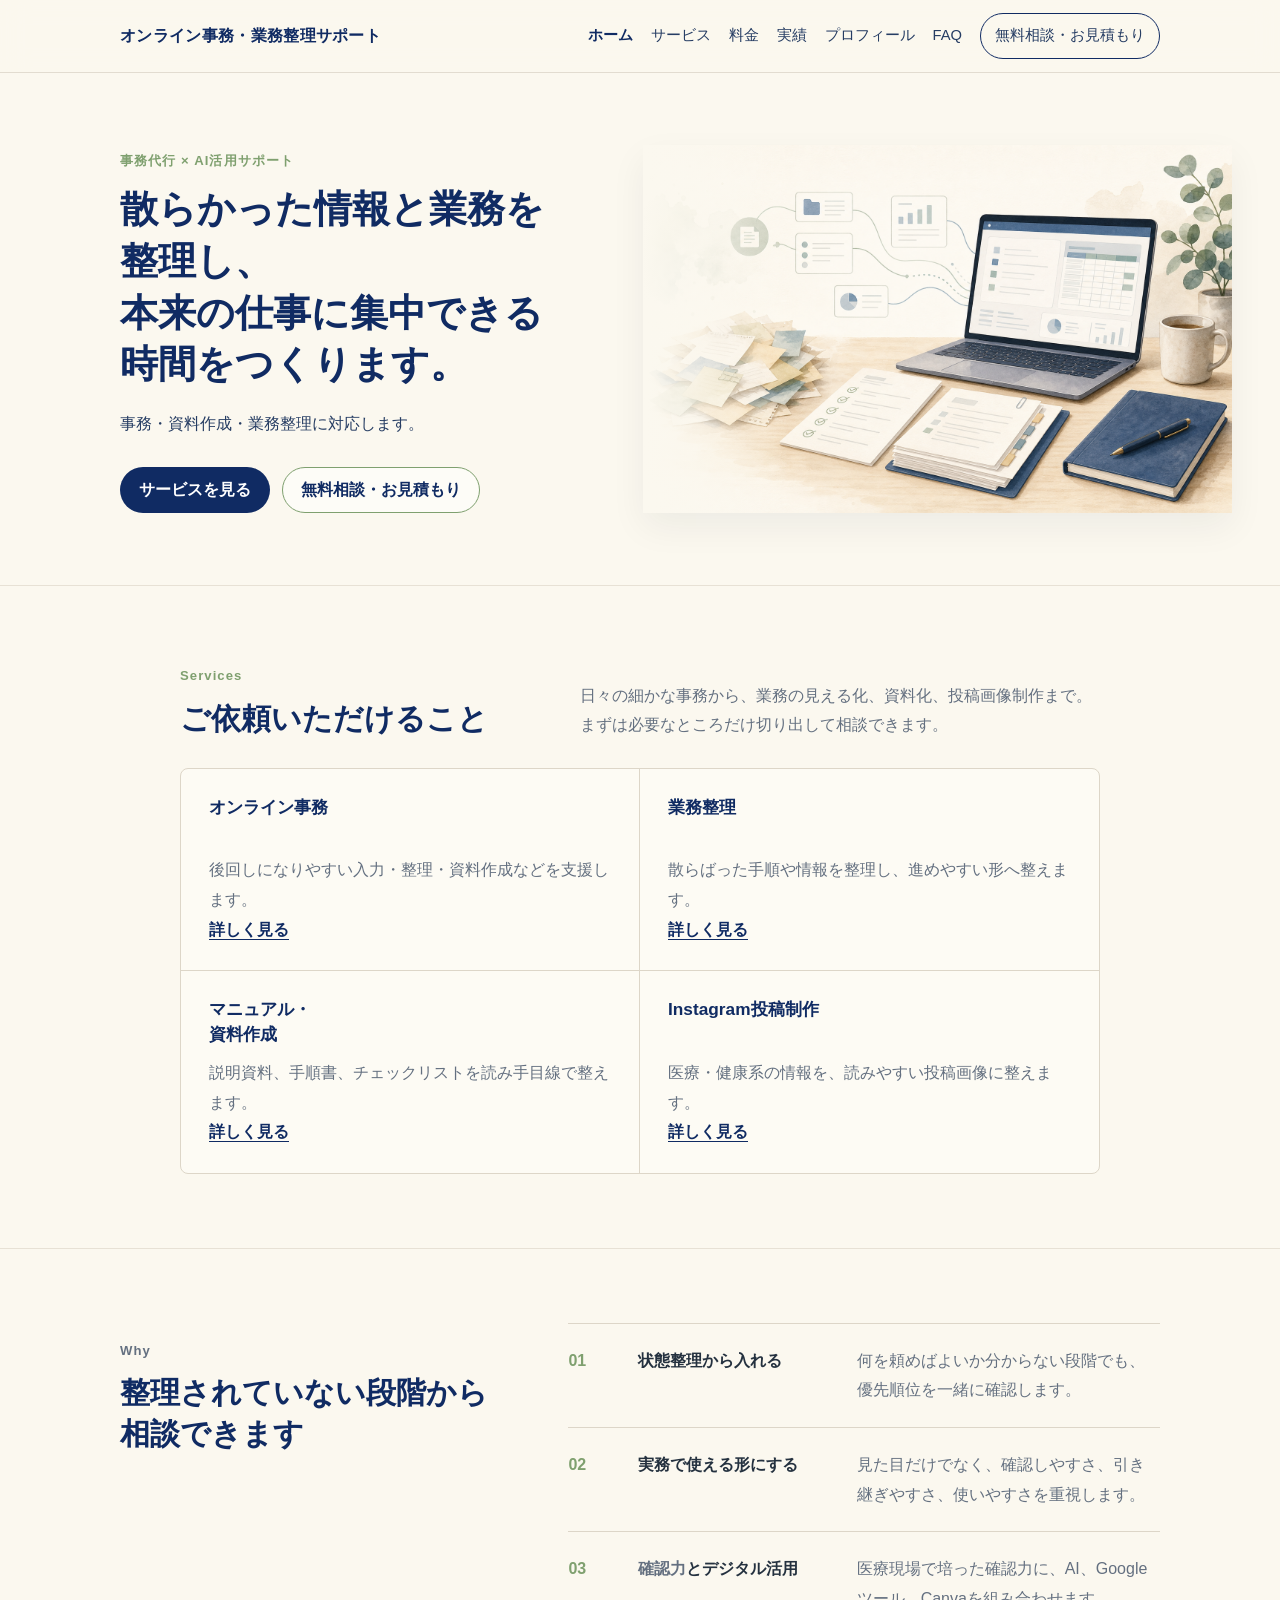
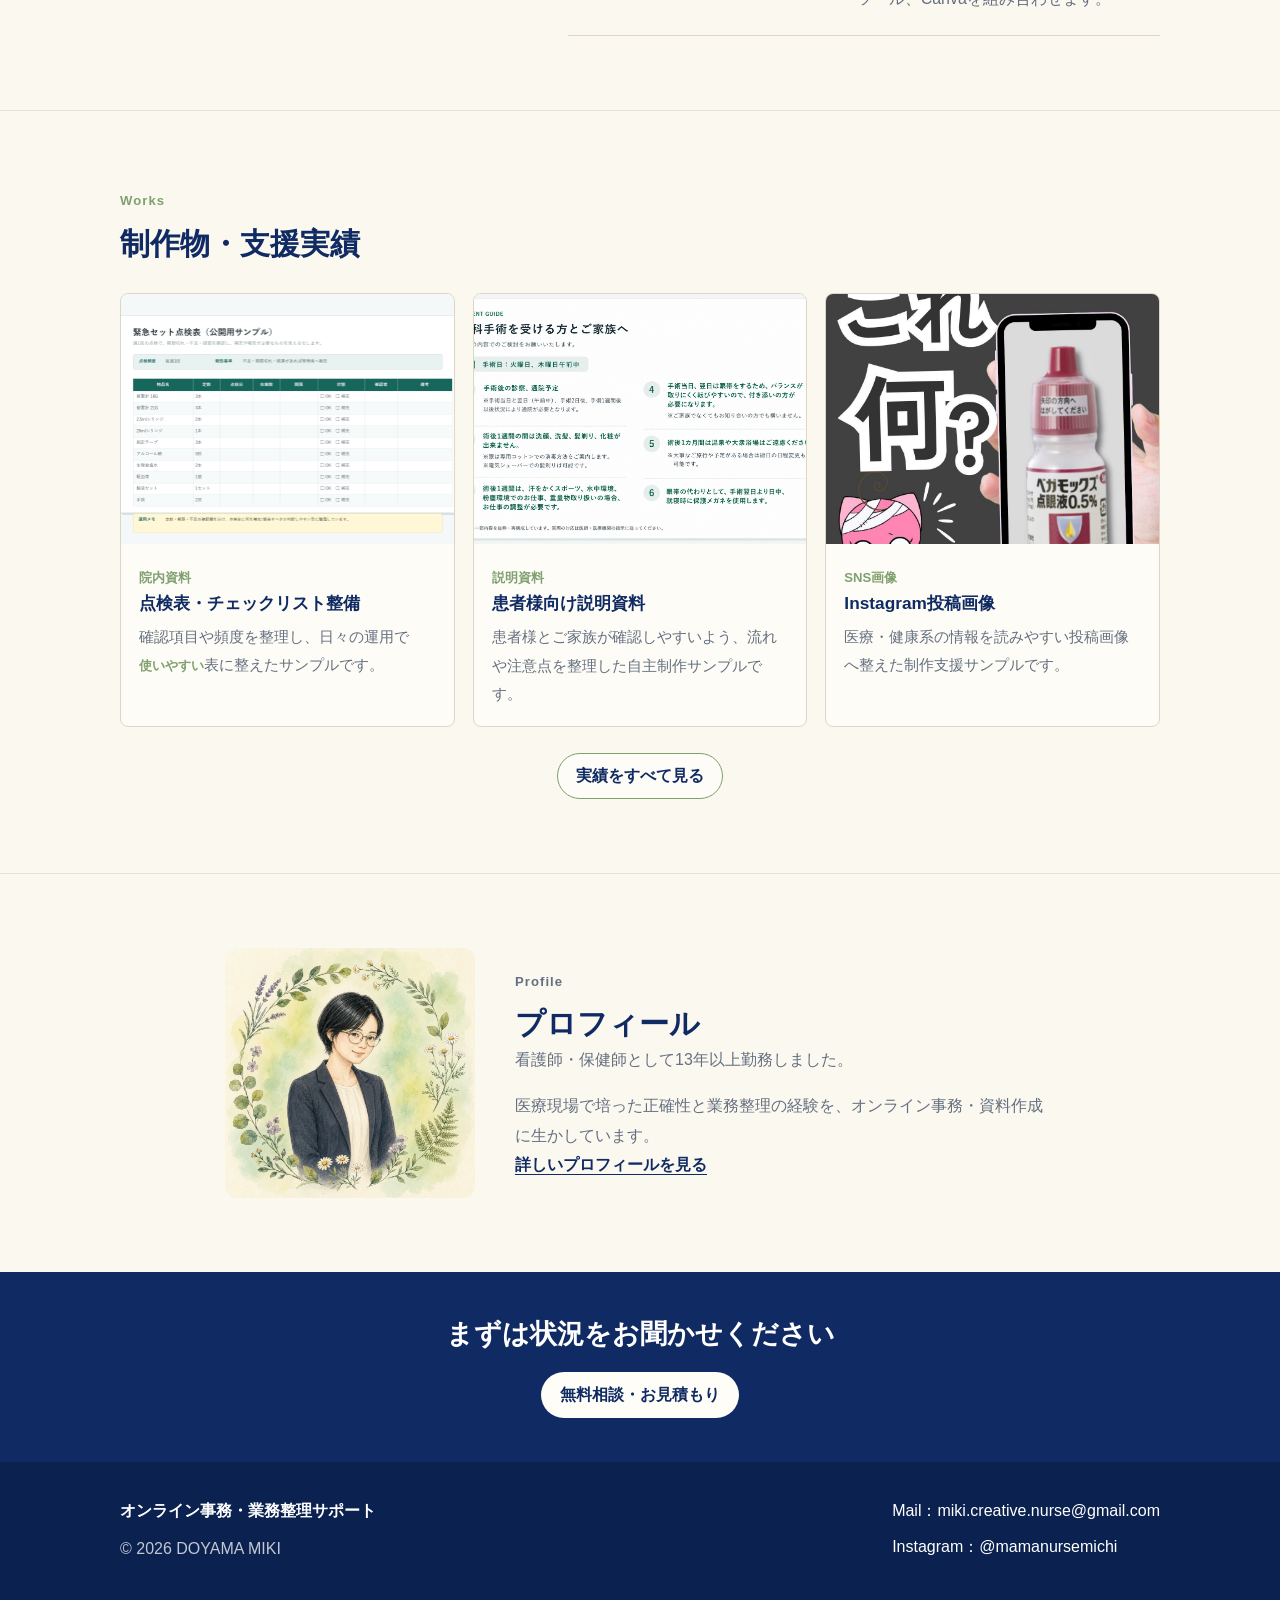
==== commit 00e92e40: "Integrate final watercolor visuals and refine page structure" ====
--- a/index.html
+++ b/index.html
@@ -52,53 +52,27 @@
         </div>
         <p>日々の細かな事務から、業務の見える化、資料化、投稿画像制作まで。まずは必要なところだけ切り出して相談できます。</p>
       </div>
-      <div class="container service-container service-overview">
-        <article class="service-feature">
-          <div>
-            <span class="service-kicker">主軸サービス</span>
-            <h3>オンライン事務</h3>
-            <p>後回しになりやすい入力・整理・資料作成などを支援します。</p>
-          </div>
-          <div class="service-feature-action">
-            <p class="price-line">2,500円／時間</p>
-            <a href="services.html#admin">詳しく見る</a>
-          </div>
+      <div class="container service-container service-matrix" aria-label="ご依頼いただける4つのサービス">
+        <article>
+          <h3>オンライン事務</h3>
+          <p>後回しになりやすい入力・整理・資料作成などを支援します。</p>
+          <a href="services.html#admin">詳しく見る</a>
         </article>
-        <div class="service-list">
-          <article>
-            <h3>業務整理</h3>
-            <p>散らばった手順や情報を整理し、進めやすい形へ整えます。</p>
-            <p class="price-line">3,000円／60分</p>
-            <a href="services.html#workflow">詳しく見る</a>
-          </article>
-          <article>
-            <h3><span class="no-break">マニュアル・資料作成</span></h3>
-            <p>説明資料、手順書、チェックリストを読み手目線で整えます。</p>
-            <p class="price-line">10,000円〜</p>
-            <a href="services.html#documents">詳しく見る</a>
-          </article>
-          <article>
-            <h3>Instagram投稿制作</h3>
-            <p>医療・健康系の情報を、読みやすい投稿画像に整えます。</p>
-            <p class="price-line">3,000円〜／1投稿</p>
-            <a href="services.html#instagram">詳しく見る</a>
-          </article>
-        </div>
-      </div>
-    </section>
-
-    <section class="section compact-section" aria-labelledby="price-title">
-      <div class="container price-strip">
-        <div>
-          <p class="section-label">Price Guide</p>
-          <h2 id="price-title">代表価格</h2>
-        </div>
-        <dl>
-          <div><dt>オンライン事務</dt><dd>2,500円／時間</dd></div>
-          <div><dt>業務整理相談</dt><dd>3,000円／60分</dd></div>
-          <div><dt>Instagram投稿デザイン</dt><dd>3,000円〜／1投稿</dd></div>
-        </dl>
-        <a class="text-link" href="pricing.html">料金をすべて見る</a>
+        <article>
+          <h3>業務整理</h3>
+          <p>散らばった手順や情報を整理し、進めやすい形へ整えます。</p>
+          <a href="services.html#workflow">詳しく見る</a>
+        </article>
+        <article>
+          <h3><span class="no-break">マニュアル・</span><span class="no-break">資料作成</span></h3>
+          <p>説明資料、手順書、チェックリストを読み手目線で整えます。</p>
+          <a href="services.html#documents">詳しく見る</a>
+        </article>
+        <article>
+          <h3>Instagram投稿制作</h3>
+          <p>医療・健康系の情報を、読みやすい投稿画像に整えます。</p>
+          <a href="services.html#instagram">詳しく見る</a>
+        </article>
       </div>
     </section>
 
@@ -142,7 +116,7 @@
 
     <section class="section about-teaser" aria-labelledby="about-title">
       <div class="container about-mini">
-        <img src="assets/images/profile-miki.jpeg" alt="プロフィールイラスト" loading="lazy">
+        <img src="assets/images/profile-miki-jacket-watercolor.webp" alt="堂山樹のプロフィールイラスト" loading="lazy" decoding="async" width="900" height="900">
         <div>
           <p class="section-label">Profile</p>
           <h2 id="about-title">プロフィール</h2>
--- a/assets/css/style.css
+++ b/assets/css/style.css
@@ -214,7 +214,7 @@
   .hero-visual::before { display: none; }
   .hero-visual img { width: 100%; max-width: 100%; }
   .split-heading, .price-strip, .cta-panel, .footer-grid, .about-layout { grid-template-columns: 1fr; }
-  .page-visual, .works-collage { justify-self: start; }
+  .page-visual { justify-self: start; }
   .service-feature { grid-template-columns: 1fr; gap: 12px; }
   .service-list { grid-template-columns: repeat(2, minmax(0, 1fr)); }
   .price-strip dl, .works-preview, .example-list > div { grid-template-columns: 1fr; }
@@ -302,5 +302,147 @@
   *, *::before, *::after { animation-duration: .001ms !important; animation-iteration-count: 1 !important; scroll-behavior: auto !important; transition-duration: .001ms !important; }
 }
 
-.works-collage { display: grid; grid-template-columns: repeat(3, 1fr); gap: 10px; align-items: center; max-width: 320px; justify-self: end; }
-.works-collage img { width: 100%; aspect-ratio: 4 / 3; object-fit: contain; background: #fff; border: 1px solid var(--line); border-radius: var(--radius); padding: 5px; }
+
+
+/* Final watercolor visual integration */
+.service-matrix {
+  display: grid;
+  grid-template-columns: repeat(2, minmax(0, 1fr));
+  gap: 0;
+  border: 1px solid var(--line);
+  border-radius: var(--radius);
+  overflow: hidden;
+  background: rgba(255,253,248,.58);
+}
+.service-matrix article {
+  min-height: 190px;
+  padding: 26px 28px;
+  display: flex;
+  flex-direction: column;
+  align-items: flex-start;
+  background: transparent;
+}
+.service-matrix article:nth-child(odd) { border-right: 1px solid var(--line); }
+.service-matrix article:nth-child(-n+2) { border-bottom: 1px solid var(--line); }
+.service-matrix h3 { min-height: 3.1em; display: flex; flex-direction: column; justify-content: flex-start; }
+.service-matrix p { color: var(--muted); margin-top: 0; }
+.service-matrix a { margin-top: auto; font-weight: 700; }
+.page-hero-grid {
+  width: min(1000px, calc(100% - var(--page-gutter)));
+  grid-template-columns: minmax(0, .58fr) minmax(300px, .36fr);
+  gap: clamp(36px, 4vw, 48px);
+}
+.page-visual {
+  width: min(360px, 100%);
+  aspect-ratio: 8 / 5;
+  object-fit: contain;
+  justify-self: end;
+  border-radius: 10px;
+  box-shadow: none;
+  border: 0;
+  background: transparent;
+}
+.service-detail { padding: clamp(42px, 5vw, 62px) 0; }
+.service-block { width: min(1040px, calc(100% - var(--page-gutter))); }
+.service-band {
+  display: grid;
+  grid-template-columns: minmax(0, 1fr) auto;
+  gap: clamp(32px, 4vw, 48px);
+  align-items: center;
+  padding: 24px 26px;
+  border-top: 1px solid var(--line);
+  border-bottom: 1px solid var(--line);
+  background: rgba(255,253,248,.58);
+}
+.service-band h2 {
+  font-family: var(--sans);
+  font-size: clamp(1.35rem, 2vw, 1.55rem);
+  line-height: 1.45;
+}
+.service-band h2 span { display: block; }
+.service-band p:not(.section-label) { color: var(--muted); margin-top: .65rem; max-width: 620px; }
+.service-band-price { min-width: 178px; }
+.service-band-price .price-line { margin: 0 0 .35rem; color: var(--navy); }
+.service-columns {
+  display: grid;
+  grid-template-columns: repeat(3, minmax(0, 1fr));
+  border-bottom: 1px solid rgba(221,214,200,.72);
+}
+.service-columns > div { padding: 22px 24px; border-right: 1px solid var(--line); }
+.service-columns > div:last-child { border-right: 0; }
+.service-columns h3 { font-size: 1.08rem; margin-bottom: .45rem; }
+.service-columns p, .service-columns li { color: var(--muted); }
+.document-note { max-width: 760px; margin-left: auto; margin-right: auto; }
+.document-note p + p { margin-top: 10px; }
+.work-entry { height: 100%; display: flex; flex-direction: column; align-self: stretch; }
+.works-grid { align-items: stretch; }
+.work-entry > img, .work-entry > .insta-strip { height: 300px; width: 100%; object-fit: contain; background: #fff; }
+.work-entry > div:not(.insta-strip) { display: flex; flex-direction: column; flex: 1; }
+.work-entry h2 { min-height: 3.3em; }
+.work-entry p:not(.section-label):not(.work-type) { flex-grow: 1; }
+.work-entry a { margin-top: auto; }
+.work-entry.wide { display: grid; grid-template-columns: minmax(320px, .9fr) minmax(0, 1.1fr); }
+.work-entry.wide > img { height: 100%; min-height: 360px; }
+.work-entry.wide h2 { min-height: 0; }
+.insta-strip img { height: auto; }
+.about-mini {
+  grid-template-columns: minmax(220px, 250px) minmax(0, 540px);
+  gap: clamp(32px, 4vw, 40px);
+  max-width: 920px;
+  justify-content: center;
+}
+.about-mini img {
+  width: min(250px, 100%);
+  aspect-ratio: 1 / 1;
+  border-radius: 12px;
+  border: 0;
+  box-shadow: none;
+  object-fit: cover;
+  object-position: center;
+}
+.about-layout {
+  grid-template-columns: minmax(270px, 300px) minmax(0, 560px);
+  gap: clamp(36px, 4vw, 48px);
+  justify-content: center;
+  max-width: 920px;
+}
+.about-layout img {
+  width: min(300px, 100%);
+  aspect-ratio: 1 / 1;
+  border-radius: 12px;
+  border: 0;
+  box-shadow: none;
+  object-fit: cover;
+  object-position: center;
+  justify-self: start;
+}
+.about-layout > div { max-width: 560px; }
+body[data-page="about"] .about-layout img { justify-self: start; }
+.text-columns { max-width: 920px; }
+.text-columns > div:last-child { max-width: 680px; }
+@media (max-width: 980px) {
+  .page-hero-grid { width: min(100% - var(--page-gutter), 720px); grid-template-columns: 1fr; gap: 24px; }
+  .page-visual { width: min(100%, 520px); justify-self: start; }
+  .service-band { grid-template-columns: 1fr; gap: 12px; }
+  .service-band-price { min-width: 0; }
+  .service-columns { grid-template-columns: 1fr; border-bottom: 0; }
+  .service-columns > div { border-right: 0; border-top: 1px solid var(--line); padding: 20px 0; }
+  .service-columns > div:first-child { border-top: 0; }
+  .work-entry.wide { display: flex; }
+  .work-entry.wide > img { height: 300px; min-height: 0; border-right: 0; border-bottom: 1px solid var(--line); }
+  .work-entry h2 { min-height: 0; }
+  .about-layout { grid-template-columns: 1fr; justify-items: center; text-align: center; }
+  .about-layout img, body[data-page="about"] .about-layout img { width: min(250px, 100%); justify-self: center; }
+  .about-layout > div { max-width: 640px; }
+}
+@media (max-width: 640px) {
+  .service-matrix { grid-template-columns: 1fr; }
+  .service-matrix article { min-height: 0; padding: 22px 20px; border-right: 0 !important; border-bottom: 1px solid var(--line); }
+  .service-matrix article:last-child { border-bottom: 0; }
+  .service-matrix h3 { min-height: 0; }
+  .service-columns > div { padding: 18px 0; }
+  .page-visual { width: 100%; }
+  .about-mini { grid-template-columns: 1fr; justify-items: center; text-align: center; }
+  .about-mini img { width: min(230px, 100%); }
+  .work-entry > img, .work-entry > .insta-strip, .work-entry.wide > img { height: auto; min-height: 0; max-height: none; }
+}
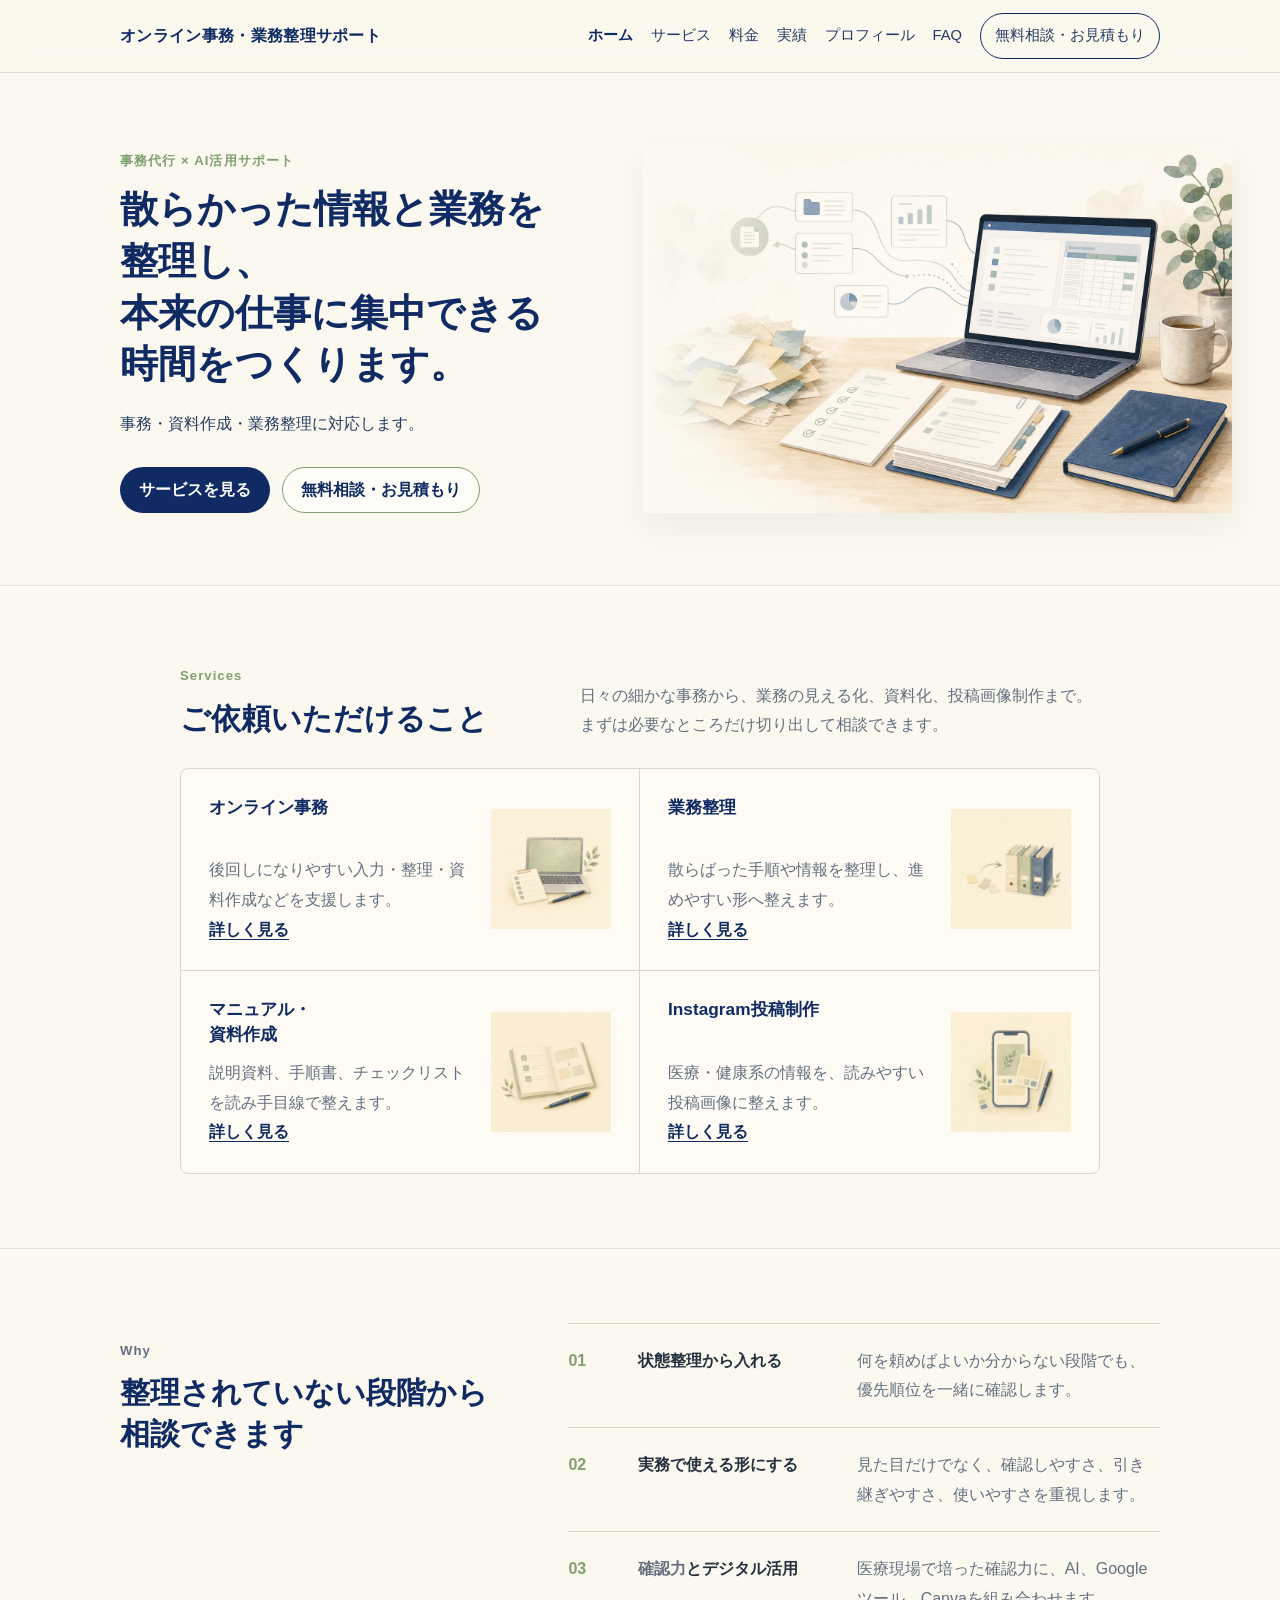
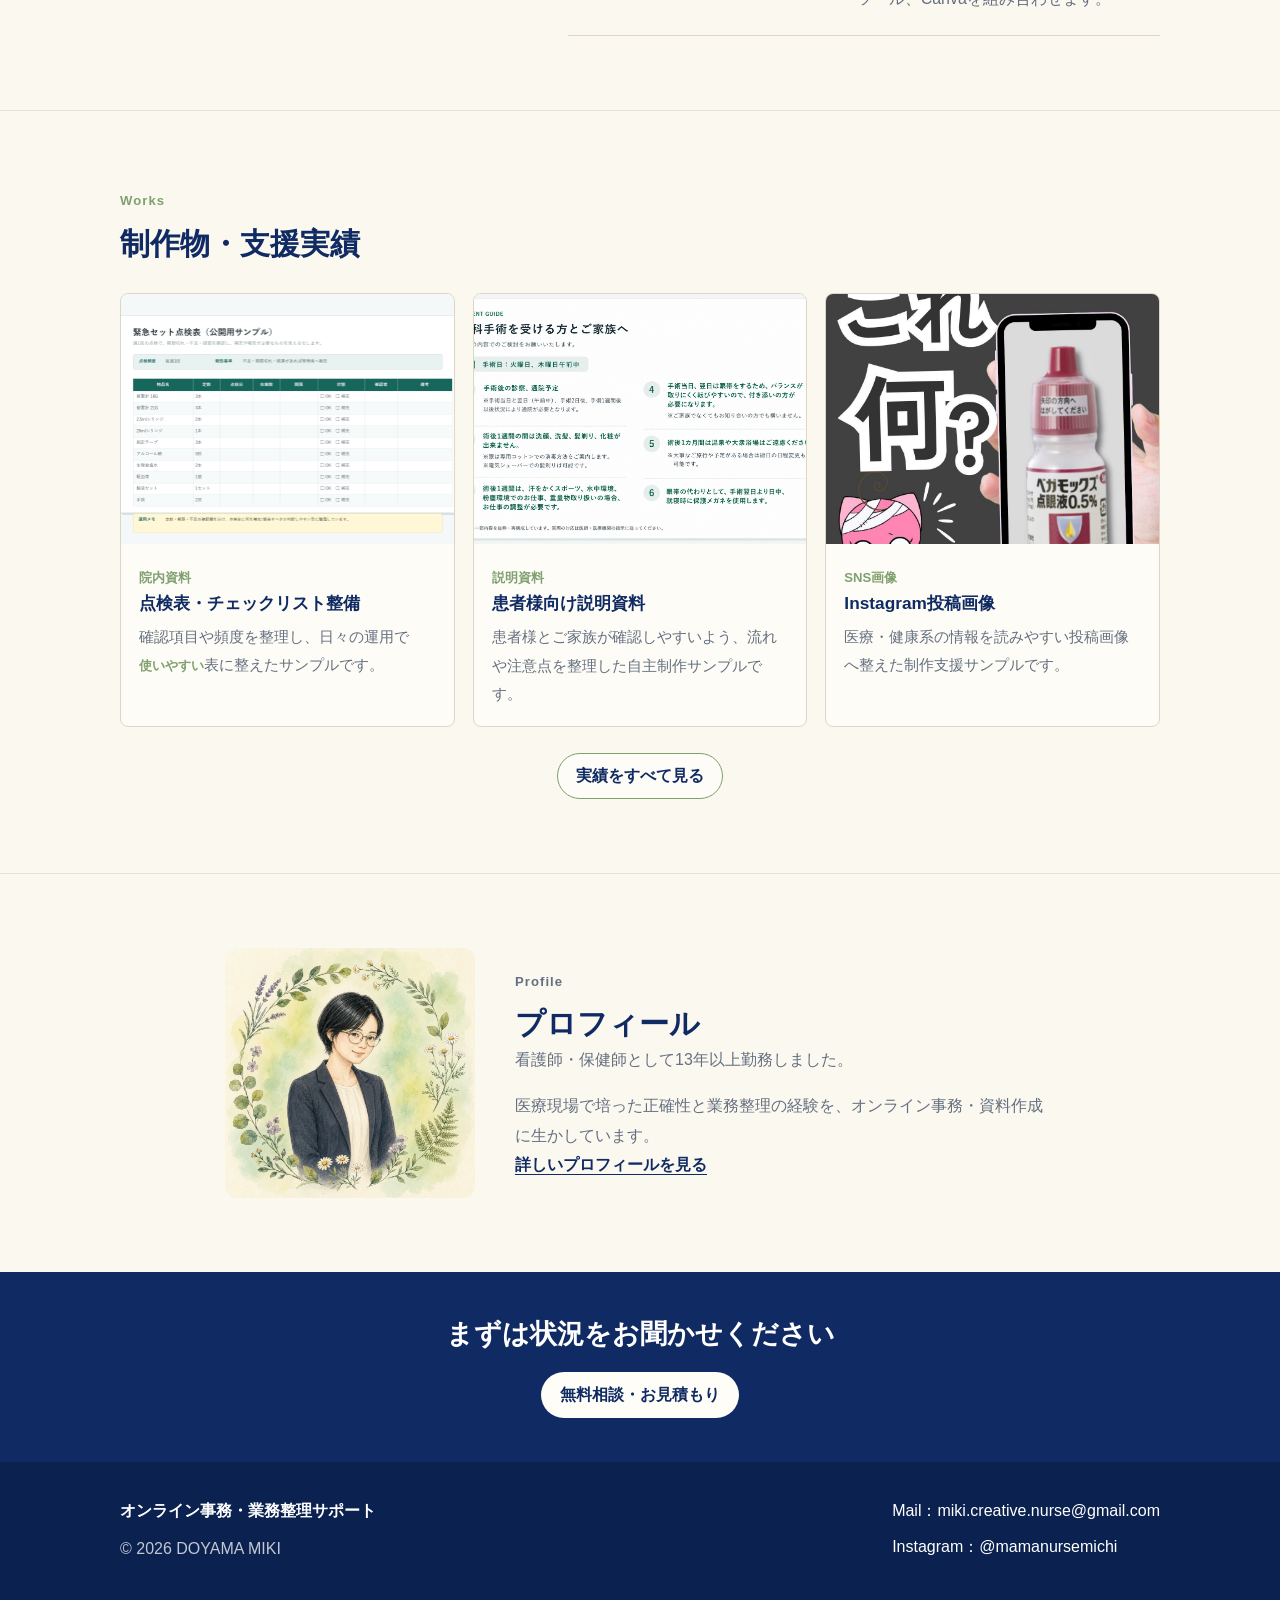
==== commit fb0d9e55: "Add compact watercolor service symbols" ====
--- a/index.html
+++ b/index.html
@@ -54,24 +54,36 @@
       </div>
       <div class="container service-container service-matrix" aria-label="ご依頼いただける4つのサービス">
         <article>
-          <h3>オンライン事務</h3>
-          <p>後回しになりやすい入力・整理・資料作成などを支援します。</p>
-          <a href="services.html#admin">詳しく見る</a>
+          <div class="service-card-copy">
+            <h3>オンライン事務</h3>
+            <p>後回しになりやすい入力・整理・資料作成などを支援します。</p>
+            <a href="services.html#admin">詳しく見る</a>
+          </div>
+          <img class="service-symbol" src="assets/images/service-symbols/online-admin.webp" alt="" aria-hidden="true" loading="eager" decoding="async" width="600" height="600">
         </article>
         <article>
-          <h3>業務整理</h3>
-          <p>散らばった手順や情報を整理し、進めやすい形へ整えます。</p>
-          <a href="services.html#workflow">詳しく見る</a>
+          <div class="service-card-copy">
+            <h3>業務整理</h3>
+            <p>散らばった手順や情報を整理し、進めやすい形へ整えます。</p>
+            <a href="services.html#workflow">詳しく見る</a>
+          </div>
+          <img class="service-symbol" src="assets/images/service-symbols/workflow.webp" alt="" aria-hidden="true" loading="eager" decoding="async" width="600" height="600">
         </article>
         <article>
-          <h3><span class="no-break">マニュアル・</span><span class="no-break">資料作成</span></h3>
-          <p>説明資料、手順書、チェックリストを読み手目線で整えます。</p>
-          <a href="services.html#documents">詳しく見る</a>
+          <div class="service-card-copy">
+            <h3><span class="no-break">マニュアル・</span><span class="no-break">資料作成</span></h3>
+            <p>説明資料、手順書、チェックリストを読み手目線で整えます。</p>
+            <a href="services.html#documents">詳しく見る</a>
+          </div>
+          <img class="service-symbol" src="assets/images/service-symbols/documents.webp" alt="" aria-hidden="true" loading="eager" decoding="async" width="600" height="600">
         </article>
         <article>
-          <h3>Instagram投稿制作</h3>
-          <p>医療・健康系の情報を、読みやすい投稿画像に整えます。</p>
-          <a href="services.html#instagram">詳しく見る</a>
+          <div class="service-card-copy">
+            <h3>Instagram投稿制作</h3>
+            <p>医療・健康系の情報を、読みやすい投稿画像に整えます。</p>
+            <a href="services.html#instagram">詳しく見る</a>
+          </div>
+          <img class="service-symbol" src="assets/images/service-symbols/instagram.webp" alt="" aria-hidden="true" loading="eager" decoding="async" width="600" height="600">
         </article>
       </div>
     </section>
--- a/assets/css/style.css
+++ b/assets/css/style.css
@@ -446,3 +446,58 @@
   .about-mini img { width: min(230px, 100%); }
   .work-entry > img, .work-entry > .insta-strip, .work-entry.wide > img { height: auto; min-height: 0; max-height: none; }
 }
+
+
+/* Compact service symbol integration */
+.service-matrix article {
+  display: grid;
+  grid-template-columns: minmax(0, 1fr) 120px;
+  gap: 20px;
+  align-items: center;
+}
+.service-card-copy {
+  min-height: 100%;
+  display: flex;
+  flex-direction: column;
+  align-items: flex-start;
+}
+.service-card-copy h3 { min-height: 3.1em; }
+.service-card-copy p { margin: 0; color: var(--muted); }
+.service-card-copy a { margin-top: auto; font-weight: 700; }
+.service-symbol {
+  width: 120px;
+  aspect-ratio: 1 / 1;
+  object-fit: contain;
+  justify-self: center;
+  align-self: center;
+  mix-blend-mode: multiply;
+}
+.service-band {
+  grid-template-columns: 154px minmax(0, 1fr) auto;
+  gap: clamp(24px, 3vw, 36px);
+}
+.service-band-symbol {
+  width: 150px;
+  aspect-ratio: 1 / 1;
+  object-fit: contain;
+  justify-self: center;
+  align-self: center;
+  mix-blend-mode: multiply;
+}
+@media (max-width: 980px) {
+  .service-band { grid-template-columns: 1fr; justify-items: start; gap: 12px; }
+  .service-band-symbol { width: 150px; justify-self: start; }
+}
+@media (max-width: 640px) {
+  .service-matrix article {
+    display: flex;
+    flex-direction: column;
+    align-items: center;
+    gap: 12px;
+    text-align: left;
+  }
+  .service-symbol { order: -1; width: 118px; }
+  .service-card-copy { width: 100%; min-height: 0; }
+  .service-card-copy h3 { min-height: 0; }
+  .service-band-symbol { width: 140px; justify-self: start; }
+}
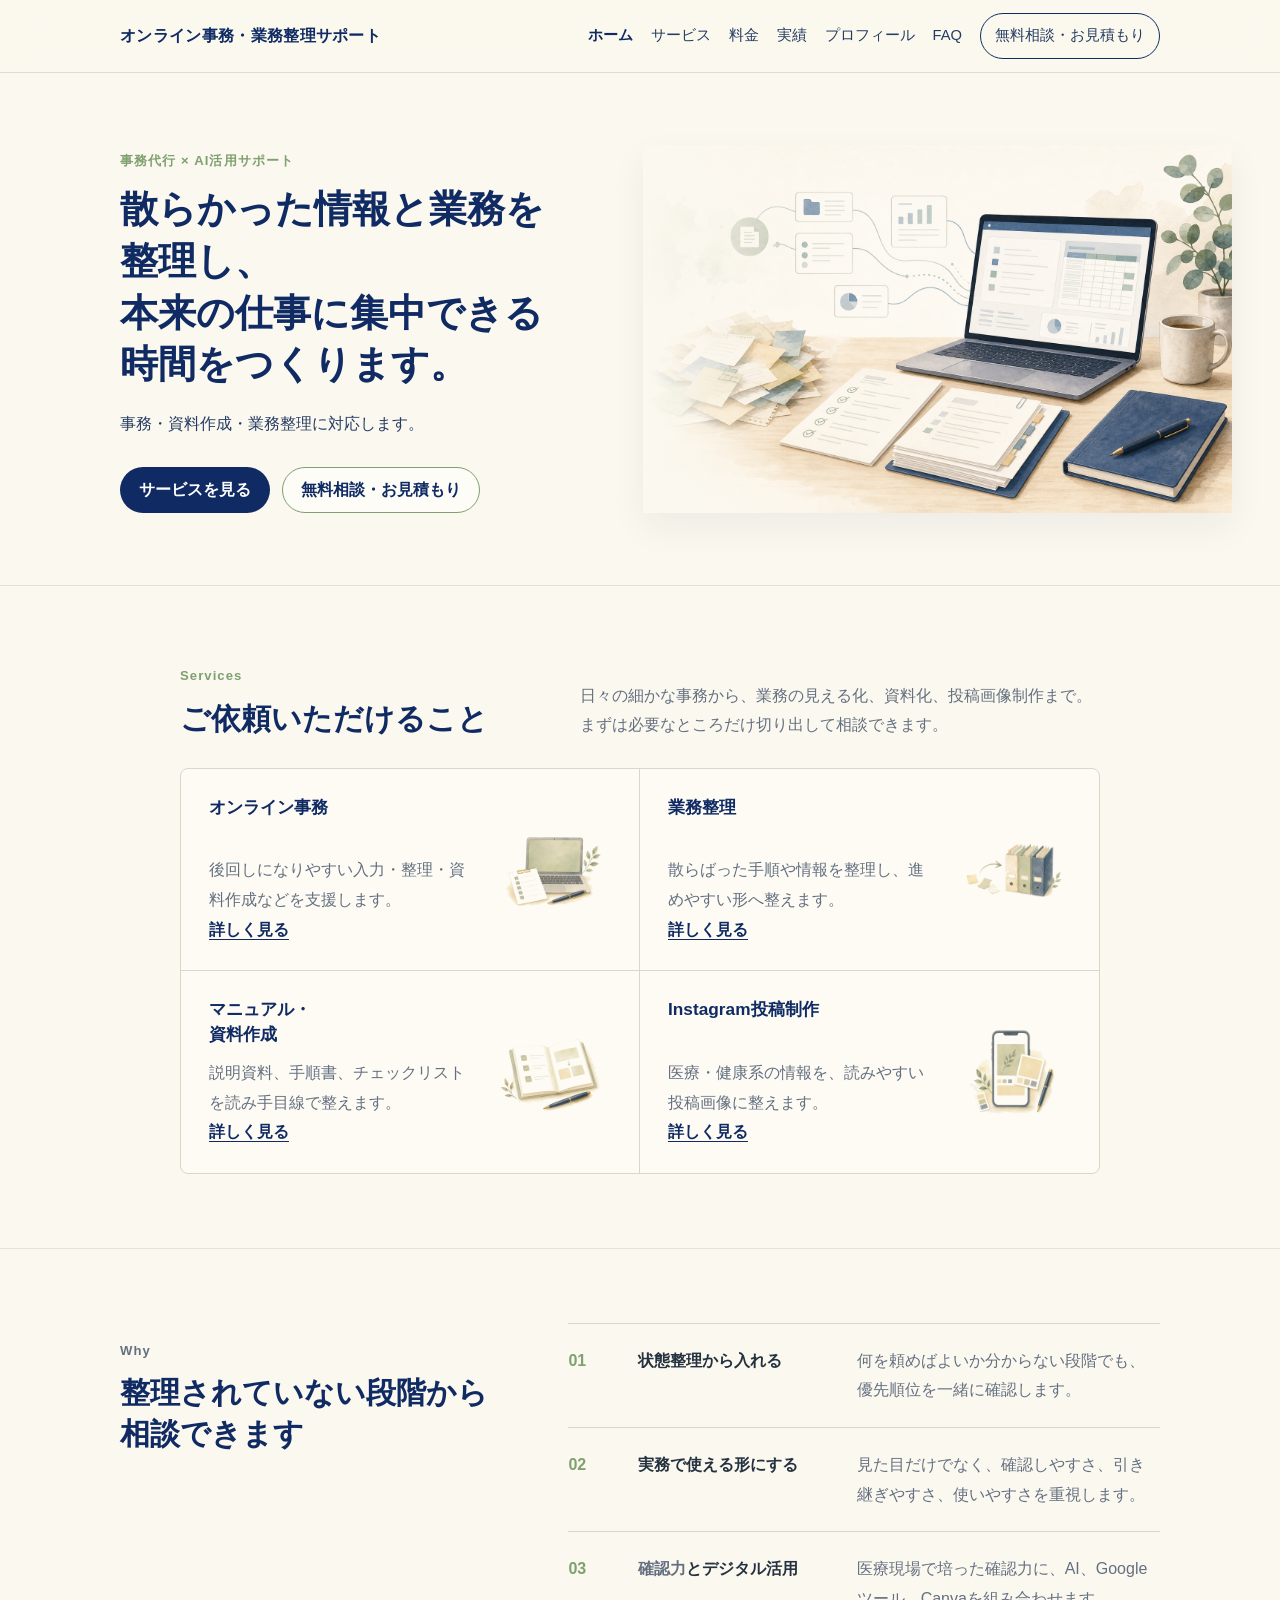
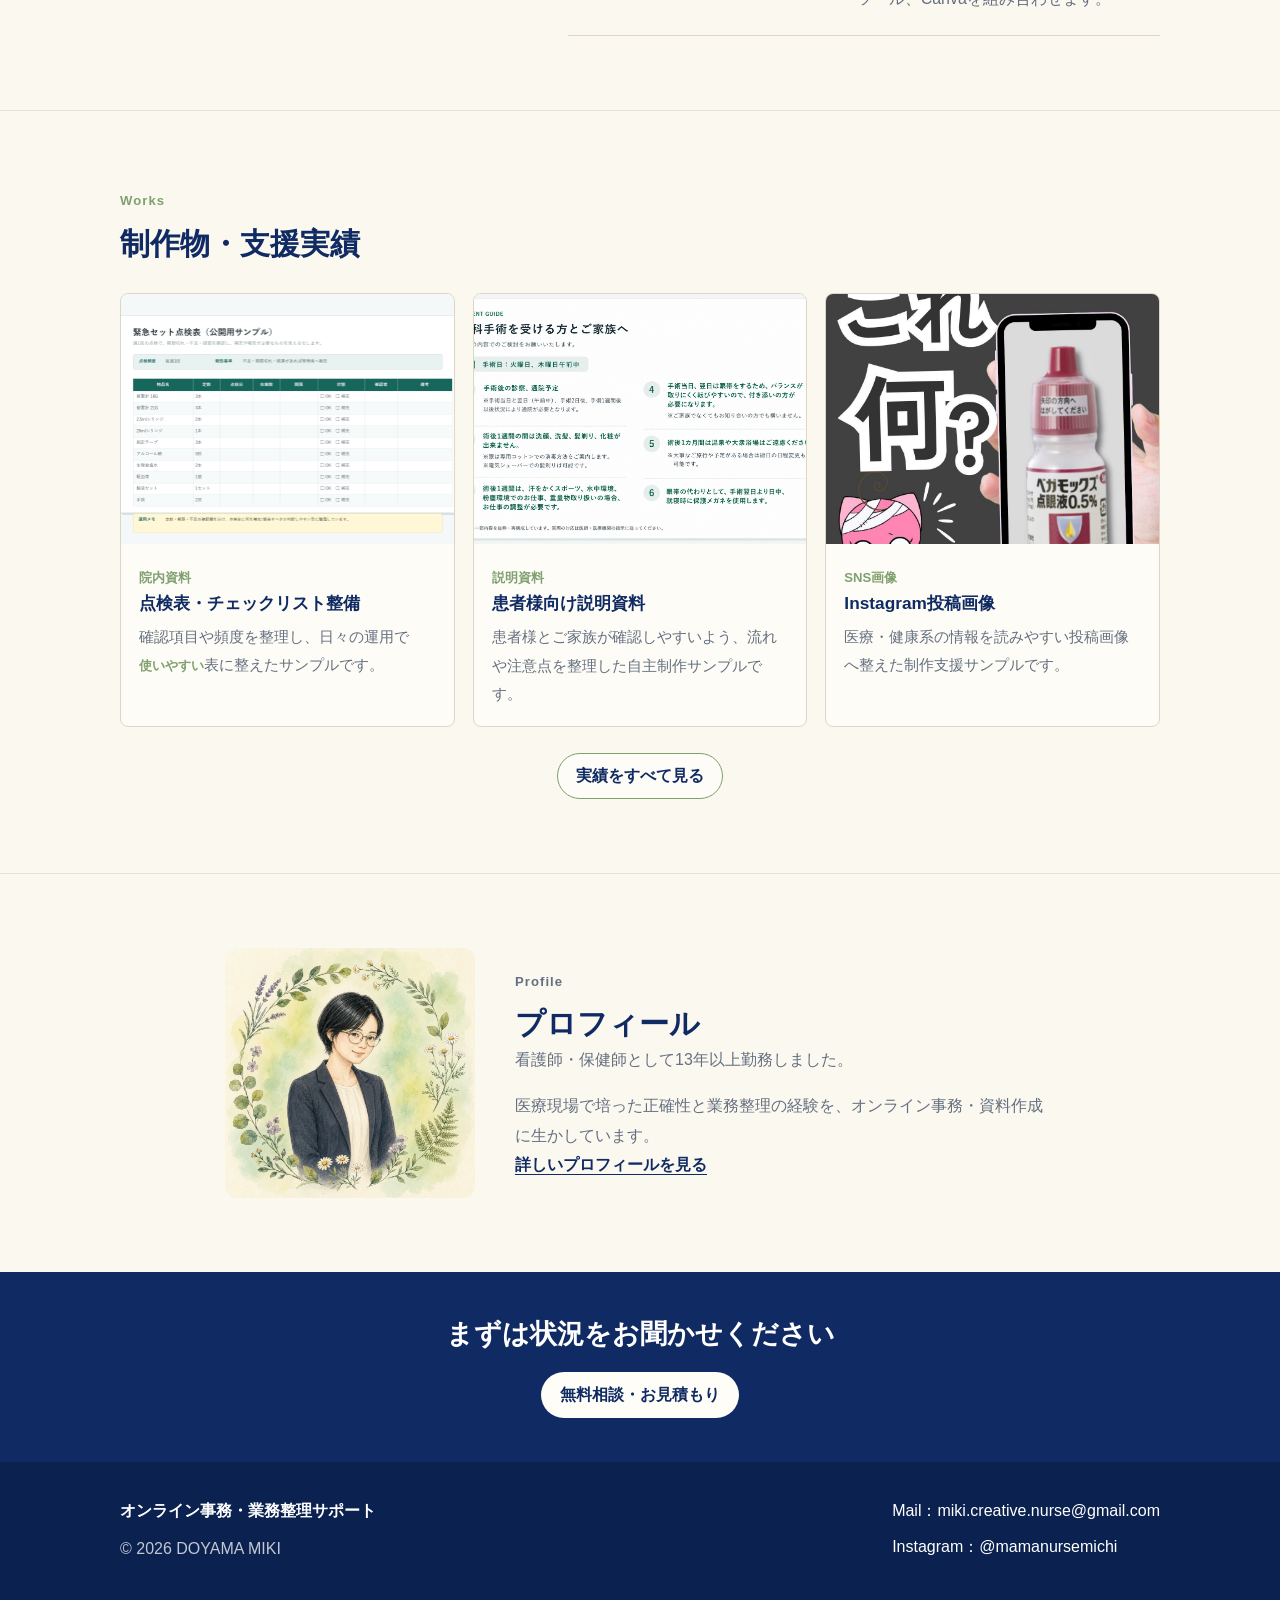
==== commit 0f61885b: "Connect portfolio inquiry form" ====
--- a/index.html
+++ b/index.html
@@ -155,6 +155,6 @@
       <div><a href="mailto:miki.creative.nurse@gmail.com">Mail：miki.creative.nurse@gmail.com</a><a href="https://www.instagram.com/mamanursemichi" target="_blank" rel="noopener">Instagram：@mamanursemichi</a></div>
     </div>
   </footer>
-  <script src="assets/js/main.js"></script>
+  <script src="assets/js/main.js?v=20260803-form"></script>
 </body>
 </html>
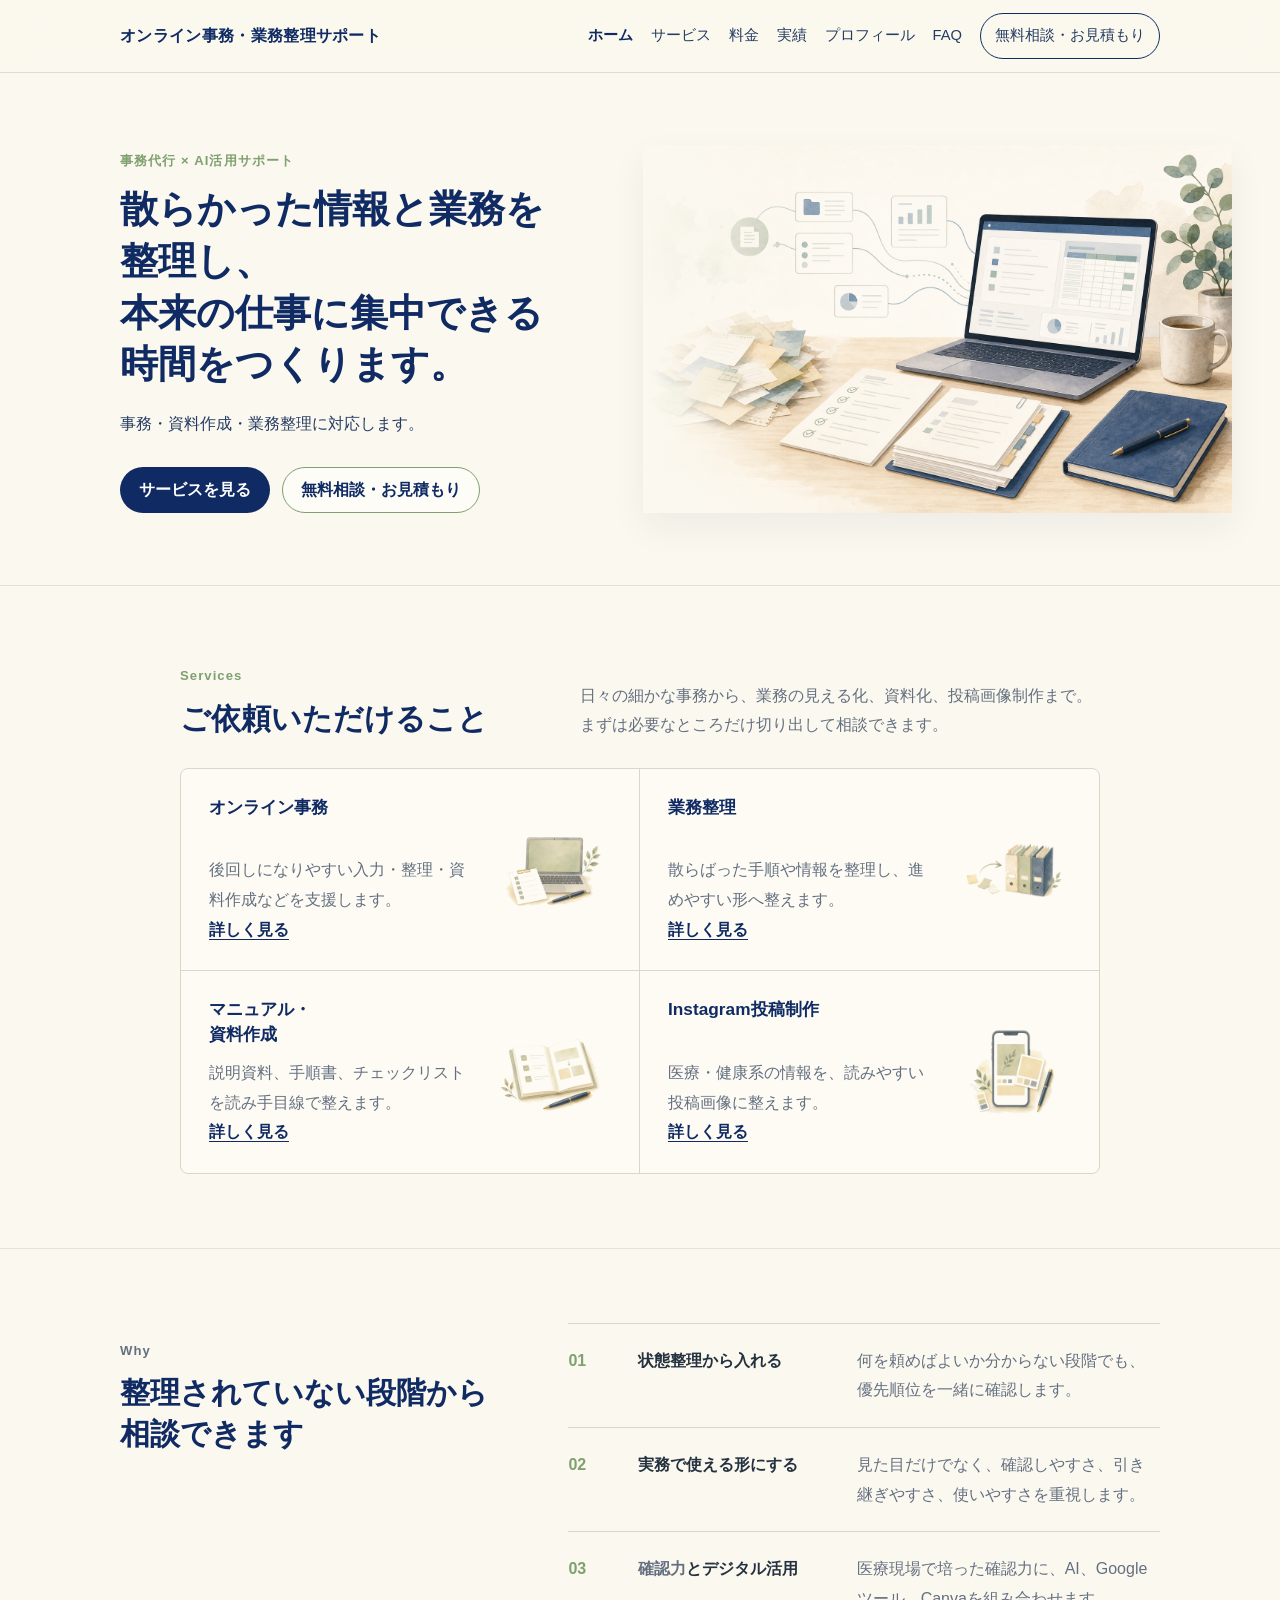
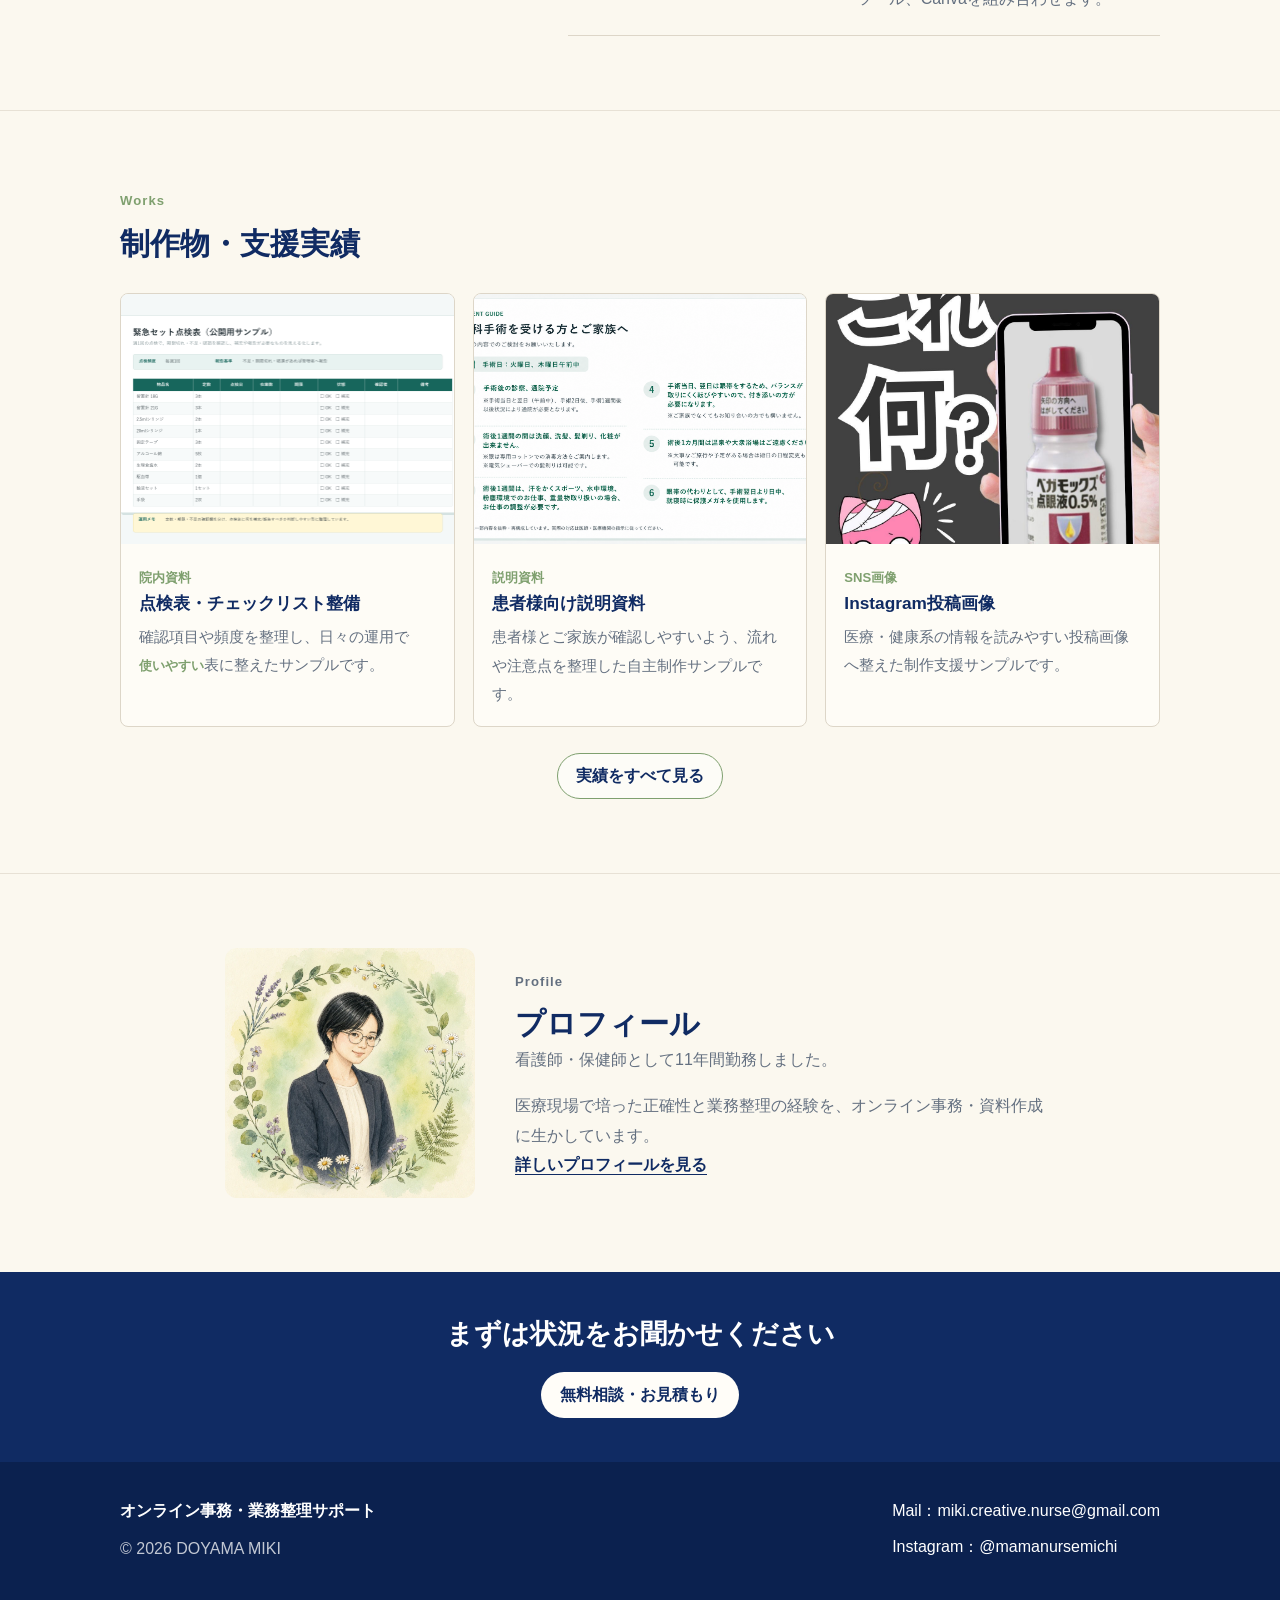
==== commit 49a06c29: "Update profile experience years" ====
--- a/index.html
+++ b/index.html
@@ -132,7 +132,7 @@
         <div>
           <p class="section-label">Profile</p>
           <h2 id="about-title">プロフィール</h2>
-          <p>看護師・保健師として13年以上勤務しました。</p>
+          <p>看護師・保健師として11年間勤務しました。</p>
           <p>医療現場で培った正確性と業務整理の経験を、オンライン事務・資料作成に生かしています。</p>
           <a class="text-link" href="about.html">詳しいプロフィールを見る</a>
         </div>
@@ -155,6 +155,6 @@
       <div><a href="mailto:miki.creative.nurse@gmail.com">Mail：miki.creative.nurse@gmail.com</a><a href="https://www.instagram.com/mamanursemichi" target="_blank" rel="noopener">Instagram：@mamanursemichi</a></div>
     </div>
   </footer>
-  <script src="assets/js/main.js?v=20260803-form"></script>
+  <script src="assets/js/main.js?v=20260804-form"></script>
 </body>
 </html>
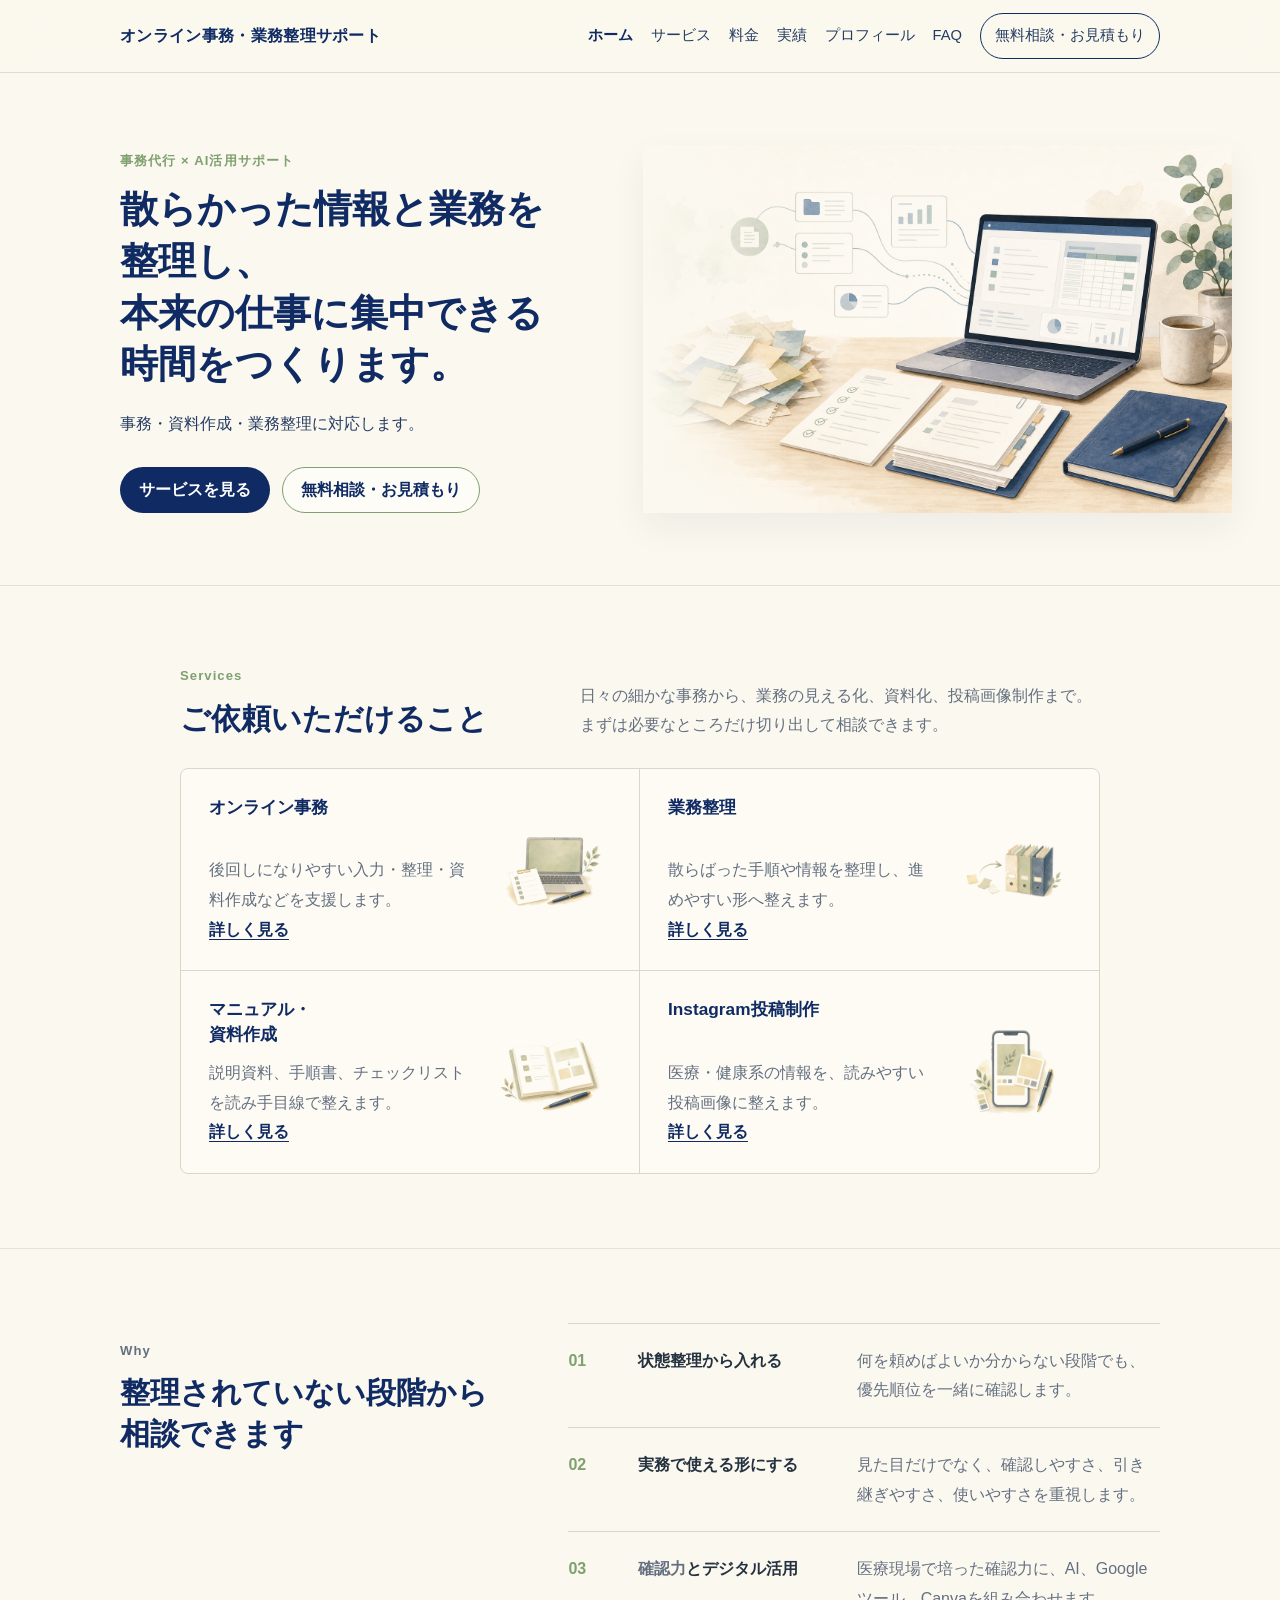
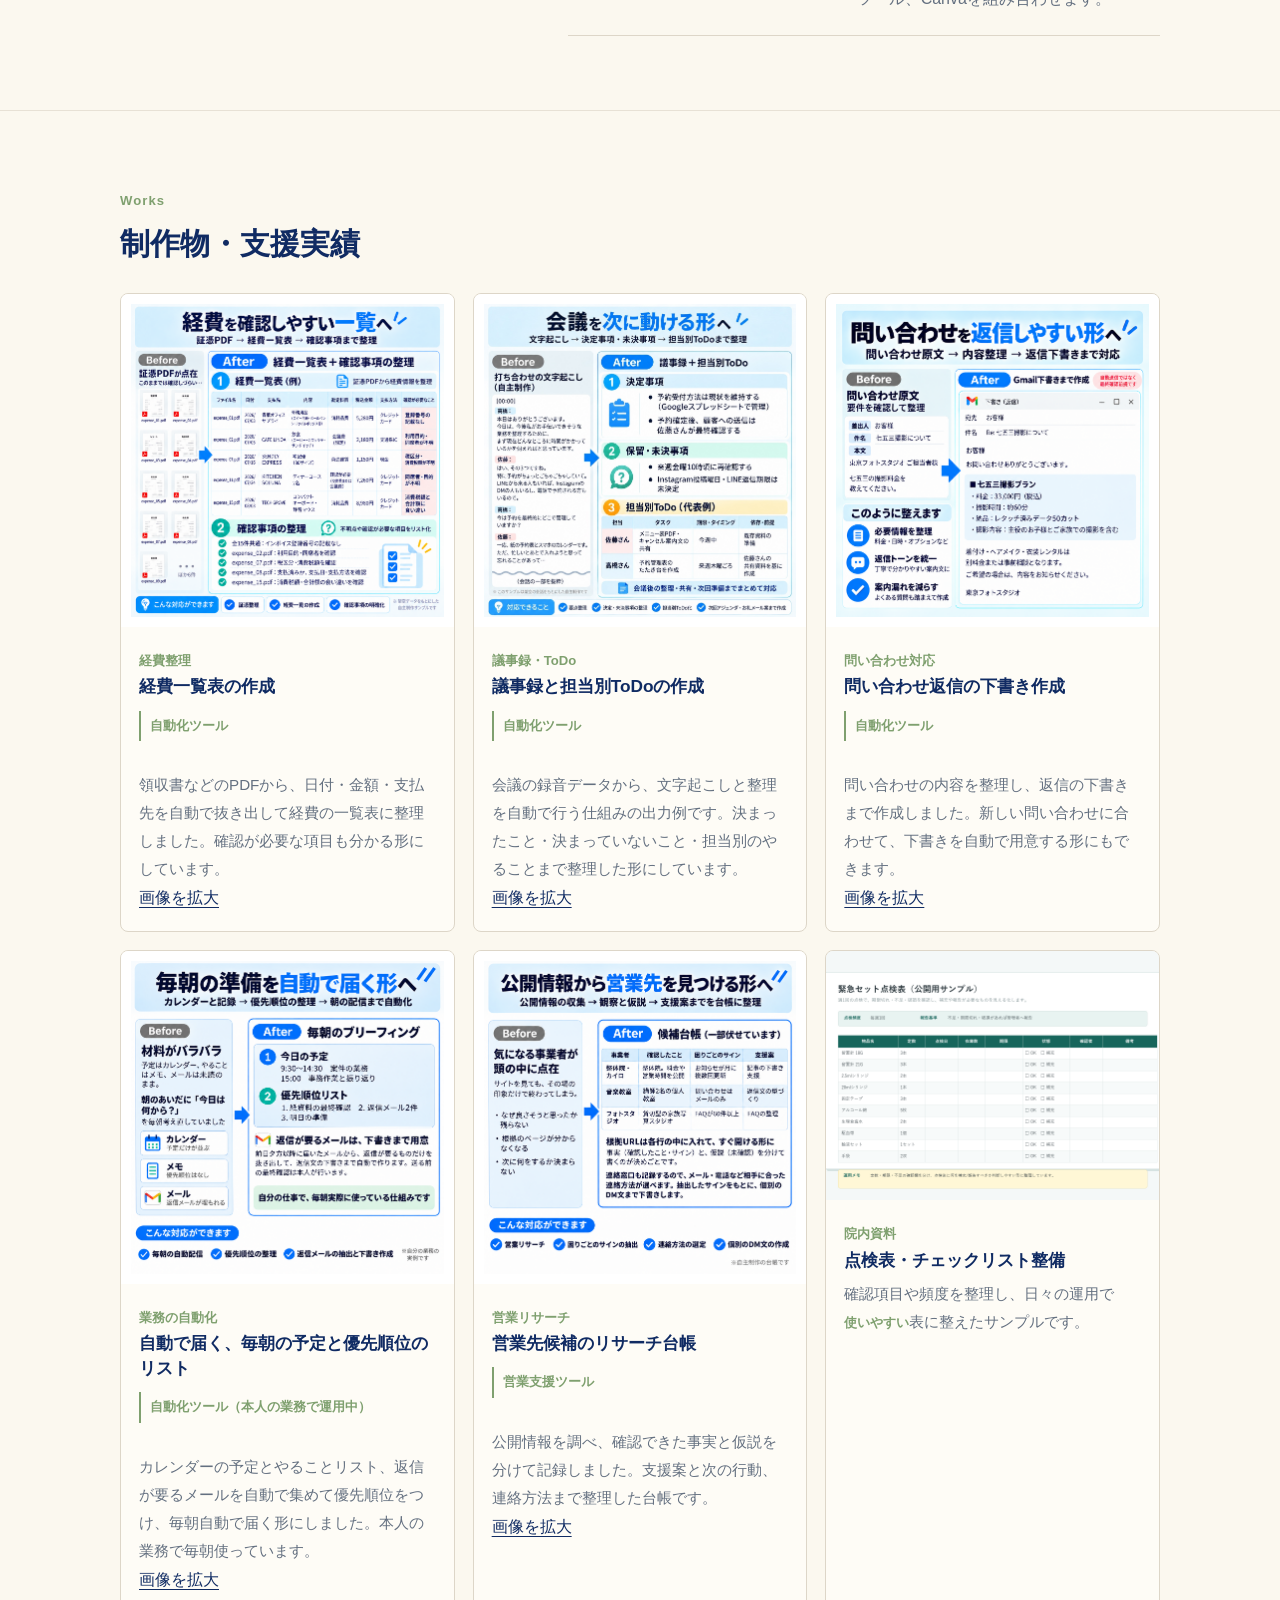
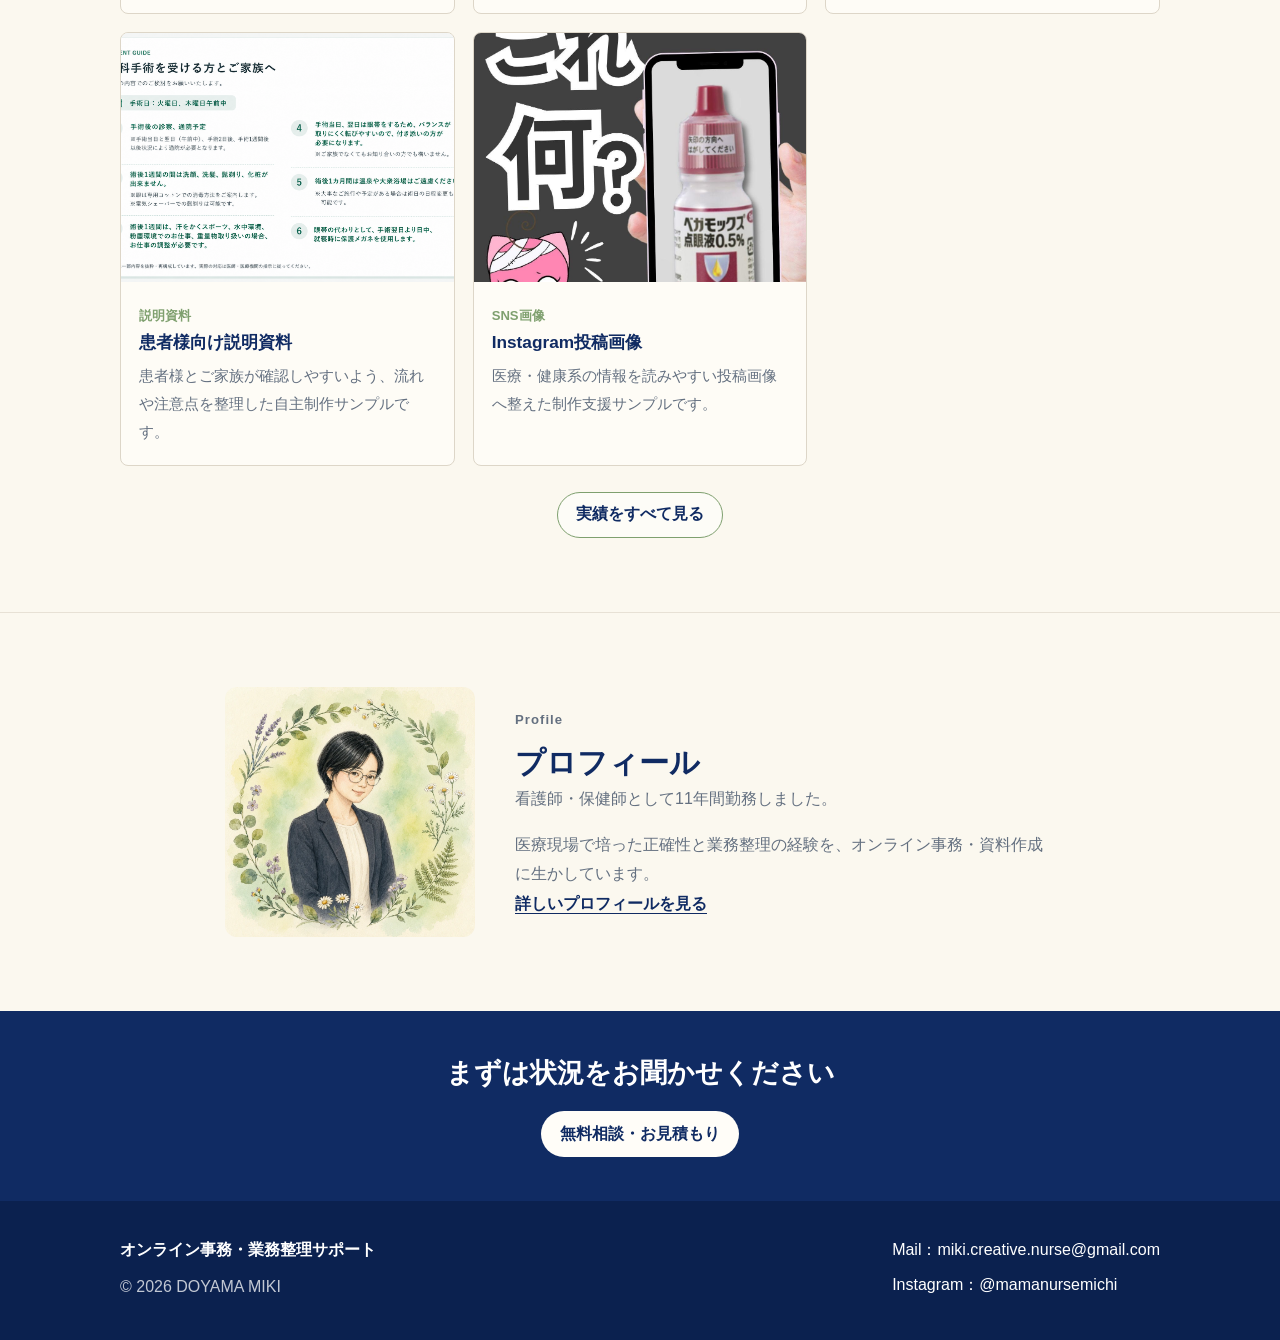
==== commit 214e9d21: "Add approved automation and research work samples" ====
--- a/index.html
+++ b/index.html
@@ -7,6 +7,7 @@
   <meta name="description" content="オンライン事務、業務整理、マニュアル・資料作成、Instagram投稿制作をオンラインで支援。散らかった情報と業務を、実際に使いやすい形へ整えます。">
   <link rel="canonical" href="https://mikicreativenurse.github.io/">
   <link rel="stylesheet" href="assets/css/style.css">
+  <link rel="stylesheet" href="assets/css/business-samples.css">
 </head>
 <body data-page="home">
   <a class="skip-link" href="#main">本文へ移動</a>
@@ -110,6 +111,27 @@
         </div>
       </div>
       <div class="container works-preview">
+        <article class="work-card business-sample">
+          <a class="sample-image" href="assets/portfolio/business-samples/expense-list.png" target="_blank" rel="noopener" aria-label="経費一覧表の作成の画像を拡大"><img src="assets/portfolio/business-samples/expense-list.png" alt="経費一覧表の作成の全体画像" width="1254" height="1254" loading="lazy"></a>
+          <div><span>経費整理</span><h3>経費一覧表の作成</h3><p class="work-type">自動化ツール</p><p>領収書などのPDFから、日付・金額・支払先を自動で抜き出して経費の一覧表に整理しました。確認が必要な項目も分かる形にしています。</p><a href="assets/portfolio/business-samples/expense-list.png" target="_blank" rel="noopener">画像を拡大</a></div>
+        </article>
+        <article class="work-card business-sample">
+          <a class="sample-image" href="assets/portfolio/business-samples/meeting-todo.png" target="_blank" rel="noopener" aria-label="議事録と担当別ToDoの作成の画像を拡大"><img src="assets/portfolio/business-samples/meeting-todo.png" alt="議事録と担当別ToDoの作成の全体画像" width="1254" height="1254" loading="lazy"></a>
+          <div><span>議事録・ToDo</span><h3>議事録と担当別ToDoの作成</h3><p class="work-type">自動化ツール</p><p>会議の録音データから、文字起こしと整理を自動で行う仕組みの出力例です。決まったこと・決まっていないこと・担当別のやることまで整理した形にしています。</p><a href="assets/portfolio/business-samples/meeting-todo.png" target="_blank" rel="noopener">画像を拡大</a></div>
+        </article>
+        <article class="work-card business-sample">
+          <a class="sample-image" href="assets/portfolio/business-samples/inquiry-draft.png" target="_blank" rel="noopener" aria-label="問い合わせ返信の下書き作成の画像を拡大"><img src="assets/portfolio/business-samples/inquiry-draft.png" alt="問い合わせ返信の下書き作成の全体画像" width="1254" height="1254" loading="lazy"></a>
+          <div><span>問い合わせ対応</span><h3>問い合わせ返信の下書き作成</h3><p class="work-type">自動化ツール</p><p>問い合わせの内容を整理し、返信の下書きまで作成しました。新しい問い合わせに合わせて、下書きを自動で用意する形にもできます。</p><a href="assets/portfolio/business-samples/inquiry-draft.png" target="_blank" rel="noopener">画像を拡大</a></div>
+        </article>
+        <article class="work-card business-sample">
+          <a class="sample-image" href="assets/portfolio/business-samples/morning-briefing.png" target="_blank" rel="noopener" aria-label="自動で届く、毎朝の予定と優先順位のリストの画像を拡大"><img src="assets/portfolio/business-samples/morning-briefing.png" alt="自動で届く、毎朝の予定と優先順位のリストの全体画像" width="1254" height="1254" loading="lazy"></a>
+          <div><span>業務の自動化</span><h3>自動で届く、毎朝の予定と優先順位のリスト</h3><p class="work-type">自動化ツール（本人の業務で運用中）</p><p>カレンダーの予定とやることリスト、返信が要るメールを自動で集めて優先順位をつけ、毎朝自動で届く形にしました。本人の業務で毎朝使っています。</p><a href="assets/portfolio/business-samples/morning-briefing.png" target="_blank" rel="noopener">画像を拡大</a></div>
+        </article>
+        <article class="work-card business-sample">
+          <a class="sample-image" href="assets/portfolio/business-samples/sales-ledger.png" target="_blank" rel="noopener" aria-label="営業先候補のリサーチ台帳の画像を拡大"><img src="assets/portfolio/business-samples/sales-ledger.png" alt="営業先候補のリサーチ台帳の全体画像" width="1254" height="1254" loading="lazy"></a>
+          <div><span>営業リサーチ</span><h3>営業先候補のリサーチ台帳</h3><p class="work-type">営業支援ツール</p><p>公開情報を調べ、確認できた事実と仮説を分けて記録しました。支援案と次の行動、連絡方法まで整理した台帳です。</p><a href="assets/portfolio/business-samples/sales-ledger.png" target="_blank" rel="noopener">画像を拡大</a></div>
+        </article>
+
         <article class="work-card">
           <img src="assets/portfolio/real/04-clinic-checklist-clean.png" alt="点検表とチェックリスト整備のサンプル画像" loading="lazy">
           <div><span>院内資料</span><h3>点検表・チェックリスト整備</h3><p>確認項目や頻度を整理し、日々の運用で<span class="no-break">使いやすい</span>表に整えたサンプルです。</p></div>
--- a/assets/css/business-samples.css
+++ b/assets/css/business-samples.css
@@ -0,0 +1,47 @@
+.work-card.business-sample .sample-image,
+.work-entry.business-sample .sample-image {
+  display: block;
+  margin: 0;
+  padding: 10px;
+  background: #fff;
+}
+.business-sample .sample-image img {
+  display: block;
+  width: 100%;
+  height: auto;
+  max-height: none;
+  aspect-ratio: 1;
+  object-fit: contain;
+  padding: 0;
+}
+.business-sample .sample-links {
+  display: flex;
+  flex-wrap: wrap;
+  gap: 12px;
+  padding: 0;
+  margin-top: 16px;
+}
+.business-sample .sample-links a { margin-top: 0; font-weight: 700; }
+.business-sample .work-type {
+  display: inline-block;
+  align-self: flex-start;
+  flex-grow: 0;
+  margin: 4px 0 14px;
+  padding: 3px 9px;
+  border-left: 2px solid var(--sage);
+  color: var(--sage);
+  font-size: .82rem;
+  font-weight: 700;
+}
+.business-sample a:focus-visible { outline: 3px solid var(--sage); outline-offset: 3px; }
+.business-sample .card-pair {
+  display: grid;
+  gap: 10px;
+  padding: 10px;
+  background: #fff;
+}
+.business-sample .card-pair a { display: block; margin: 0; }
+.business-sample .card-pair img {
+  width: 100%; height: auto; max-height: none;
+  aspect-ratio: auto; object-fit: contain; padding: 0;
+}
